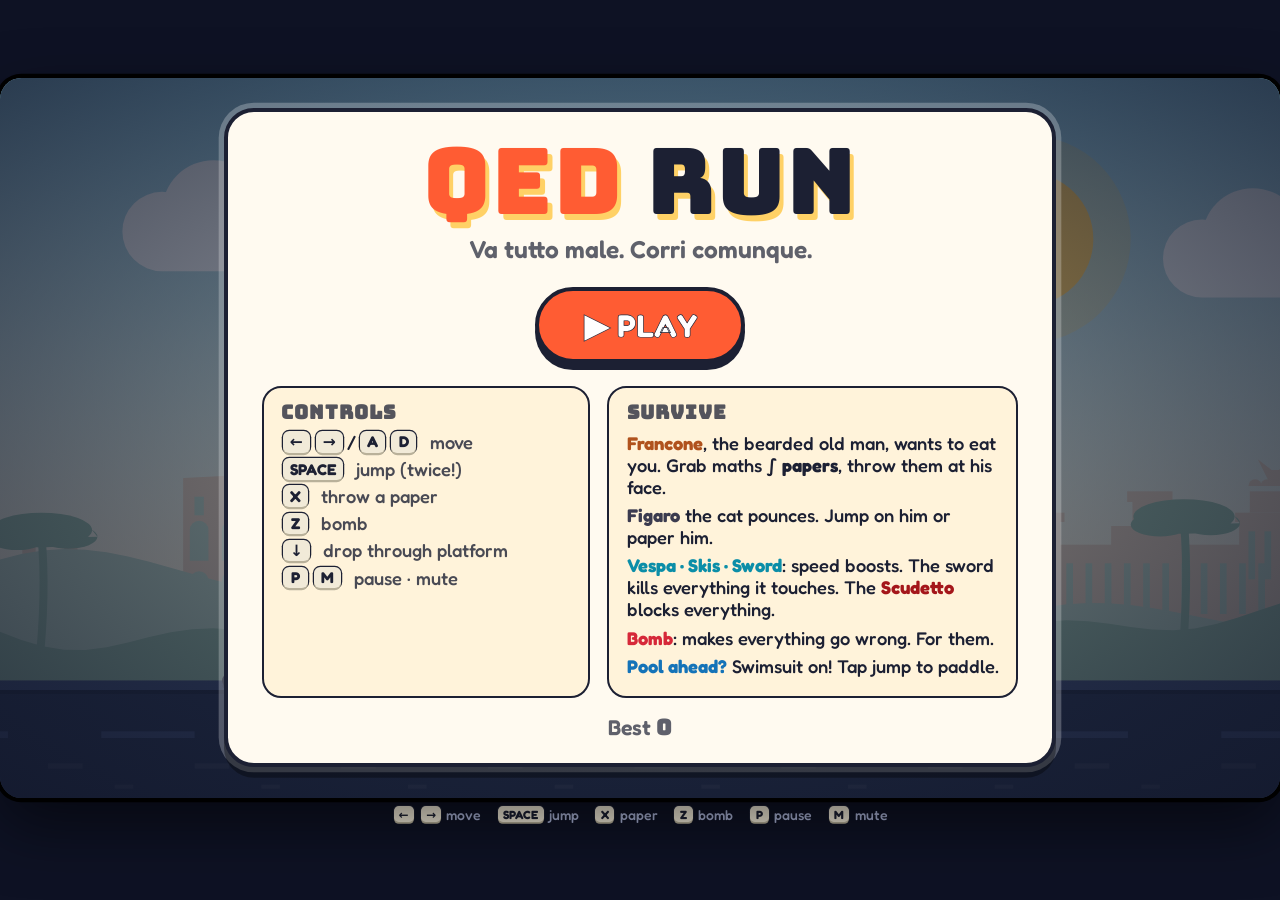
==== index.html @ 7f2b812c "QED RUN: endless arcade runner Co-Authored-By: Claude Sonnet 5.5 <noreply@anthropic.com>" ====
<!doctype html>
<html lang="en">
<head>
  <meta charset="utf-8">
  <meta name="viewport" content="width=device-width, initial-scale=1, maximum-scale=1, user-scalable=no, viewport-fit=cover">
  <title>QED RUN</title>
  <link rel="preconnect" href="https://fonts.googleapis.com">
  <link rel="preconnect" href="https://fonts.gstatic.com" crossorigin>
  <link href="https://fonts.googleapis.com/css2?family=Bungee&family=Fredoka:wght@500;600;700&display=swap" rel="stylesheet">
  <link rel="stylesheet" href="style.css">
</head>
<body>
  <div id="app">
    <div id="stage">
      <canvas id="game"></canvas>

      <!-- ============ HUD ============ -->
      <div id="hud" class="hidden">
        <div class="hud-left">
          <div class="score-block">
            <div class="score"><span id="score">0</span><small>PTS</small></div>
            <div class="dist"><span id="dist">0</span> m</div>
            <div id="hearts" class="hearts"></div>
          </div>
          <div class="chips">
            <div class="chip" title="Money"><canvas id="icoCoin" width="48" height="48"></canvas><b id="money">0</b></div>
            <div class="chip" id="chipAmmo" title="Paper demonstrations (X)"><canvas id="icoPaper" width="48" height="48"></canvas><b id="ammo">0</b><kbd>X</kbd></div>
            <div class="chip" id="chipBomb" title='Bomb "Va tutto male" (Z)'><canvas id="icoBomb" width="48" height="48"></canvas><b id="bombs">0</b><kbd>Z</kbd></div>
          </div>
        </div>

        <div id="power" class="power hidden">
          <canvas id="powerIcon" width="64" height="64"></canvas>
          <div class="power-txt"><span id="powerLabel">VESPA</span><div class="bar"><i id="powerBar"></i></div></div>
        </div>

        <div class="hud-right">
          <button id="muteBtn" class="round" title="Mute (M)" aria-label="Mute">♪</button>
          <button id="pauseBtn" class="round" title="Pause (P)" aria-label="Pause">❚❚</button>
        </div>
      </div>

      <div id="banner" class="banner"></div>

      <!-- ============ Touch controls ============ -->
      <div id="touch" class="touch">
        <div class="pad pad-l">
          <button data-key="left" aria-label="Left">◀</button>
          <button data-key="right" aria-label="Right">▶</button>
        </div>
        <div class="pad pad-r">
          <button data-key="bomb" class="small" aria-label="Bomb">💣</button>
          <button data-key="throw" class="small" aria-label="Throw paper">📄</button>
          <button data-key="jump" class="big" aria-label="Jump">JUMP</button>
        </div>
      </div>

      <!-- ============ Start screen ============ -->
      <div id="menu" class="screen">
        <div class="panel menu-panel">
          <div class="title"><span>QED</span> RUN</div>
          <div class="tagline">Va tutto male. Corri comunque.</div>
          <button id="playBtn" class="btn primary">▶ PLAY</button>
          <div class="grid">
            <div class="card">
              <h3>Controls</h3>
              <ul class="keys">
                <li><kbd>←</kbd><kbd>→</kbd> / <kbd>A</kbd><kbd>D</kbd><span>move</span></li>
                <li><kbd>SPACE</kbd><span>jump (twice!)</span></li>
                <li><kbd>X</kbd><span>throw a paper</span></li>
                <li><kbd>Z</kbd><span>bomb</span></li>
                <li><kbd>↓</kbd><span>drop through platform</span></li>
                <li><kbd>P</kbd> <kbd>M</kbd><span>pause · mute</span></li>
              </ul>
            </div>
            <div class="card">
              <h3>Survive</h3>
              <ul class="tips">
                <li><b class="c1">Francone</b>, the bearded old man, wants to eat you. Grab maths <b>∫ papers</b>, throw them at his face.</li>
                <li><b class="c2">Figaro</b> the cat pounces. Jump on him or paper him.</li>
                <li><b class="c3">Vespa · Skis · Sword</b>: speed boosts. The sword kills everything it touches. The <b class="c5">Scudetto</b> blocks everything.</li>
                <li><b class="c4">Bomb</b>: makes everything go wrong. For them.</li>
                <li><b class="c6">Pool ahead?</b> Swimsuit on! Tap jump to paddle.</li>
              </ul>
            </div>
          </div>
          <div class="best">Best <b id="bestMenu">0</b></div>
        </div>
      </div>

      <!-- ============ Pause ============ -->
      <div id="pause" class="screen hidden">
        <div class="panel small-panel">
          <div class="big">PAUSED</div>
          <button id="resumeBtn" class="btn primary">▶ RESUME</button>
          <button id="restartBtn1" class="btn">↻ RESTART</button>
          <button id="menuBtn1" class="btn">⌂ MENU</button>
          <div class="hint"><kbd>P</kbd> resume · <kbd>R</kbd> restart</div>
        </div>
      </div>

      <!-- ============ Game over ============ -->
      <div id="over" class="screen hidden">
        <div class="panel small-panel">
          <div class="big red">GAME OVER</div>
          <div class="quip" id="quip">Va tutto male.</div>
          <div id="newBest" class="newbest hidden">★ NEW BEST ★</div>
          <div class="stats">
            <div><small>SCORE</small><b id="finalScore">0</b></div>
            <div><small>MONEY</small><b id="finalMoney">€0</b></div>
            <div><small>DISTANCE</small><b id="finalDist">0 m</b></div>
            <div><small>BEST</small><b id="finalBest">0</b></div>
          </div>
          <button id="restartBtn2" class="btn primary">↻ PLAY AGAIN</button>
          <button id="menuBtn2" class="btn">⌂ MENU</button>
          <div class="hint"><kbd>ENTER</kbd> restart</div>
        </div>
      </div>
    </div>

    <div id="rotate" class="rotate">↻ Rotate your phone for the best view</div>
    <div id="controls" class="controls">
      <span><kbd>←</kbd><kbd>→</kbd> move</span>
      <span><kbd>SPACE</kbd> jump</span>
      <span><kbd>X</kbd> paper</span>
      <span><kbd>Z</kbd> bomb</span>
      <span><kbd>P</kbd> pause</span>
      <span><kbd>M</kbd> mute</span>
    </div>
  </div>

  <script src="js/config.js"></script>
  <script src="js/util.js"></script>
  <script src="js/input.js"></script>
  <script src="js/audio.js"></script>
  <script src="js/spawner.js"></script>
  <script src="js/world.js"></script>
  <script src="js/bot.js"></script>
  <script src="js/art.js"></script>
  <script src="js/fx.js"></script>
  <script src="js/renderer.js"></script>
  <script src="js/main.js"></script>
</body>
</html>
---- style.css ----
:root {
  --ink: #1c2033;
  --paper: #fffaf0;
  --accent: #ff5c33;
  --accent2: #ffd166;
  --teal: #2ec4b6;
  --bg: #0e1224;
  --s: 1; /* stage scale (stageWidth / 960), set from JS */
  font-family: 'Fredoka', 'Trebuchet MS', system-ui, sans-serif;
}
* { box-sizing: border-box; -webkit-tap-highlight-color: transparent; user-select: none; -webkit-user-select: none; }
html, body { margin: 0; height: 100%; background: var(--bg); overflow: hidden; color: var(--ink); touch-action: none; }
#app { height: 100%; display: flex; flex-direction: column; align-items: center; justify-content: center; gap: 8px; }

#stage {
  position: relative; width: 960px; height: 540px; overflow: hidden;
  font-size: calc(var(--s) * 16px);
  border-radius: 1em; box-shadow: 0 0 0 0.2em #000, 0 1.2em 3em rgba(0,0,0,.55);
  background: #000;
}
#game { position: absolute; inset: 0; width: 100%; height: 100%; display: block; }

.hidden { display: none !important; }

/* ---------- keyboard hint bar ---------- */
.controls { display: flex; gap: 1.1em; flex-wrap: wrap; justify-content: center; color: #aab3d6; font-size: 14px; font-weight: 500; padding: 0 12px; }
.controls span { display: inline-flex; align-items: center; gap: 4px; white-space: nowrap; }
kbd {
  display: inline-block; min-width: 1.6em; padding: 0.08em 0.45em; text-align: center; font: inherit; font-weight: 700; font-size: .85em;
  color: var(--ink); background: #f1ead8; border-radius: .4em; box-shadow: 0 .15em 0 #b9b19a, 0 0 0 .08em var(--ink);
  margin: 0 .1em;
}

/* ---------- HUD ---------- */
#hud { position: absolute; inset: 0; pointer-events: none; }
.hud-left { position: absolute; left: 1em; top: .8em; display: flex; flex-direction: column; gap: .5em; }
.score-block {
  background: rgba(255,250,240,.92); border: .17em solid var(--ink); border-radius: .9em; padding: .35em .8em .4em;
  box-shadow: 0 .25em 0 rgba(0,0,0,.25); min-width: 9.6em;
}
.score { font-family: 'Bungee', Impact, sans-serif; font-size: 1.9em; line-height: 1.05; letter-spacing: .02em; display: flex; align-items: baseline; gap: .3em; }
.score small { font-size: .42em; opacity: .6; }
.dist { font-weight: 700; font-size: .95em; opacity: .75; }
.hearts { display: flex; gap: .15em; margin-top: .15em; height: 1.7em; }
.hearts canvas { width: 1.7em; height: 1.7em; }
.hearts canvas.pop { animation: pop .35s ease; }
.hud-left { width: max-content; }
.chips { display: flex; gap: .45em; flex-wrap: nowrap; }
.chip {
  flex: 0 0 auto; display: flex; align-items: center; gap: .25em; background: rgba(255,250,240,.92); border: .15em solid var(--ink);
  border-radius: 1em; padding: .1em .6em .1em .25em; font-weight: 700; font-size: 1.15em; box-shadow: 0 .2em 0 rgba(0,0,0,.25);
}
.chip canvas { width: 1.7em; height: 1.7em; }
.chip b { min-width: 1.1em; text-align: center; font-family: 'Bungee', Impact, sans-serif; font-size: .95em; }
.chip kbd { font-size: .6em; margin-left: .1em; opacity: .8; }
.chip.empty { opacity: .55; filter: grayscale(.7); }
.chip.bump { animation: popsm .25s ease; }
@keyframes popsm { 40% { transform: scale(1.12); } }

.power {
  position: absolute; left: 50%; top: .8em; transform: translateX(-50%); display: flex; align-items: center; gap: .6em;
  background: rgba(255,250,240,.95); border: .17em solid var(--ink); border-radius: 2em; padding: .2em 1.1em .2em .3em;
  box-shadow: 0 .25em 0 rgba(0,0,0,.25);
}
.power canvas { width: 2.5em; height: 2.5em; }
.power-txt { display: flex; flex-direction: column; gap: .2em; min-width: 9em; }
.power-txt span { font-family: 'Bungee', Impact, sans-serif; font-size: 1.05em; letter-spacing: .05em; }
.bar { height: .7em; background: rgba(0,0,0,.18); border-radius: 1em; overflow: hidden; border: .1em solid var(--ink); }
.bar i { display: block; height: 100%; width: 100%; background: var(--accent); transform-origin: left; }
.power.low { animation: blink .35s steps(2) infinite; }

.hud-right { position: absolute; right: 1em; top: .8em; display: flex; gap: .5em; pointer-events: auto; }
.round {
  width: 2.6em; height: 2.6em; border-radius: 50%; border: .17em solid var(--ink); background: rgba(255,250,240,.95);
  font: 700 1em/1 'Fredoka', sans-serif; color: var(--ink); cursor: pointer; box-shadow: 0 .22em 0 rgba(0,0,0,.25);
}
.round:active { transform: translateY(.15em); box-shadow: 0 .07em 0 rgba(0,0,0,.25); }

.banner {
  position: absolute; left: 50%; top: 30%; transform: translate(-50%, -50%) scale(.6); opacity: 0; pointer-events: none;
  font-family: 'Bungee', Impact, sans-serif; font-size: 2.4em; color: #fff; text-shadow: 0 .06em 0 var(--ink), 0 0 0 var(--ink);
  -webkit-text-stroke: .08em var(--ink); paint-order: stroke fill; white-space: nowrap; letter-spacing: .03em;
}
.banner.show { animation: banner 1.7s ease forwards; }
.banner.red { color: #ff5c6c; } .banner.teal { color: #6ef3e0; } .banner.gold { color: #f7c52b; }
@keyframes banner { 0% { opacity: 0; transform: translate(-50%,-50%) scale(.4) rotate(-6deg); } 12% { opacity: 1; transform: translate(-50%,-50%) scale(1.1) rotate(-2deg); } 22% { transform: translate(-50%,-50%) scale(1) rotate(-2deg); } 80% { opacity: 1; } 100% { opacity: 0; transform: translate(-50%,-62%) scale(1) rotate(-2deg); } }
@keyframes pop { 0% { transform: scale(1); } 40% { transform: scale(1.35); } 100% { transform: scale(1); } }
@keyframes blink { 50% { opacity: .45; } }

/* ---------- screens ---------- */
.screen {
  position: absolute; inset: 0; display: flex; align-items: center; justify-content: center;
  background: radial-gradient(ellipse at center, rgba(14,18,36,.35), rgba(14,18,36,.78));
}
.panel {
  background: var(--paper); border: .22em solid var(--ink); border-radius: 1.4em; padding: 1.1em 1.6em 1em; text-align: center;
  box-shadow: 0 .5em 0 rgba(0,0,0,.35), 0 0 0 .25em rgba(255,255,255,.25);
  animation: panelIn .45s cubic-bezier(.2,1.4,.4,1);
}
@keyframes panelIn { from { transform: scale(.85) translateY(1.5em); opacity: 0; } }
.menu-panel { width: 39em; }
.small-panel { width: 24em; padding: 1.4em 1.6em; }
.title { font-family: 'Bungee', Impact, sans-serif; font-size: 4.3em; line-height: 1; letter-spacing: .02em; text-shadow: .045em .06em 0 var(--accent2); }
.title span { color: var(--accent); }
.tagline { font-weight: 600; opacity: .7; margin: .25em 0 .7em; font-size: 1.15em; }
.btn {
  font: 700 1.2em 'Fredoka', sans-serif; padding: .45em 1.4em; border-radius: 2em; border: .15em solid var(--ink);
  background: #fff; color: var(--ink); cursor: pointer; box-shadow: 0 .22em 0 var(--ink); margin: .2em;
  transition: transform .08s;
}
.btn:hover { transform: translateY(-.08em); }
.btn:active { transform: translateY(.18em); box-shadow: 0 .04em 0 var(--ink); }
.btn.primary { background: var(--accent); color: #fff; font-size: 1.5em; -webkit-text-stroke: .02em var(--ink); animation: throb 1.3s ease-in-out infinite; }
@keyframes throb { 50% { transform: scale(1.05); } }
.grid { display: grid; grid-template-columns: 1fr 1.25fr; gap: .8em; margin-top: .8em; text-align: left; }
.card { background: #fff3da; border: .13em solid var(--ink); border-radius: .9em; padding: .5em .8em .6em; }
.card h3 { margin: 0 0 .3em; font-family: 'Bungee', Impact, sans-serif; font-size: .9em; letter-spacing: .06em; opacity: .75; }
.keys, .tips { list-style: none; margin: 0; padding: 0; font-size: .86em; font-weight: 500; }
.keys li { display: flex; align-items: center; gap: .15em; margin: .28em 0; }
.keys li span { margin-left: .5em; opacity: .8; }
.tips li { margin: .35em 0; line-height: 1.2; }
.c1 { color: #b0521d; } .c2 { color: #3b3b4f; } .c3 { color: #0b8ea8; } .c4 { color: #d62839; } .c5 { color: #a4161a; } .c6 { color: #1473b8; }
.best { margin-top: .7em; font-weight: 600; opacity: .7; } .best b { font-family: 'Bungee', Impact, sans-serif; }
.big { font-family: 'Bungee', Impact, sans-serif; font-size: 2.6em; line-height: 1.1; margin-bottom: .3em; }
.big.red { color: var(--accent); text-shadow: .05em .06em 0 var(--ink); }
.quip { font-style: italic; opacity: .7; margin: -.2em 0 .6em; font-weight: 500; }
.newbest { display: inline-block; background: var(--accent2); border: .13em solid var(--ink); border-radius: 1em; padding: .1em .9em; font-family: 'Bungee', Impact, sans-serif; font-size: .95em; margin-bottom: .5em; animation: throb .8s ease-in-out infinite; }
.stats { display: grid; grid-template-columns: 1fr 1fr; gap: .5em; margin: .4em 0 .8em; }
.stats div { background: #fff3da; border: .13em solid var(--ink); border-radius: .8em; padding: .3em .5em; }
.stats small { display: block; font-weight: 700; font-size: .7em; opacity: .6; letter-spacing: .08em; }
.stats b { font-family: 'Bungee', Impact, sans-serif; font-size: 1.35em; }
.hint { margin-top: .6em; font-size: .85em; opacity: .65; font-weight: 500; }

/* ---------- touch controls ---------- */
.touch { display: none; position: absolute; inset: 0; pointer-events: none; }
body.touch-on .touch { display: block; }
body.touch-on .controls { display: none; }
body.touch-on #app { gap: 0; }
body.hud-off .touch { display: none; }
.pad { position: absolute; bottom: .9em; display: flex; gap: .7em; align-items: flex-end; pointer-events: auto; }
.pad-l { left: 1em; } .pad-r { right: 1em; }
.touch button {
  width: 4.3em; height: 4.3em; border-radius: 50%; border: .17em solid rgba(255,255,255,.85); background: rgba(20,24,48,.45);
  color: #fff; font: 700 1.25em 'Fredoka', sans-serif; touch-action: none; backdrop-filter: blur(2px);
}
.touch button.big { width: 5.6em; height: 5.6em; background: rgba(255,92,51,.6); font-size: 1.1em; }
.touch button.small { width: 3.4em; height: 3.4em; font-size: 1.2em; }
.touch button.down { background: rgba(255,255,255,.55); transform: scale(.93); }

.rotate { display: none; color: #ffd166; font-weight: 600; font-size: 15px; }
@media (orientation: portrait) { body.touch-on .rotate { display: block; } }
@media (max-width: 700px) { .menu-panel { width: 42em; } }
@media (prefers-reduced-motion: reduce) { .btn.primary, .newbest { animation: none; } }
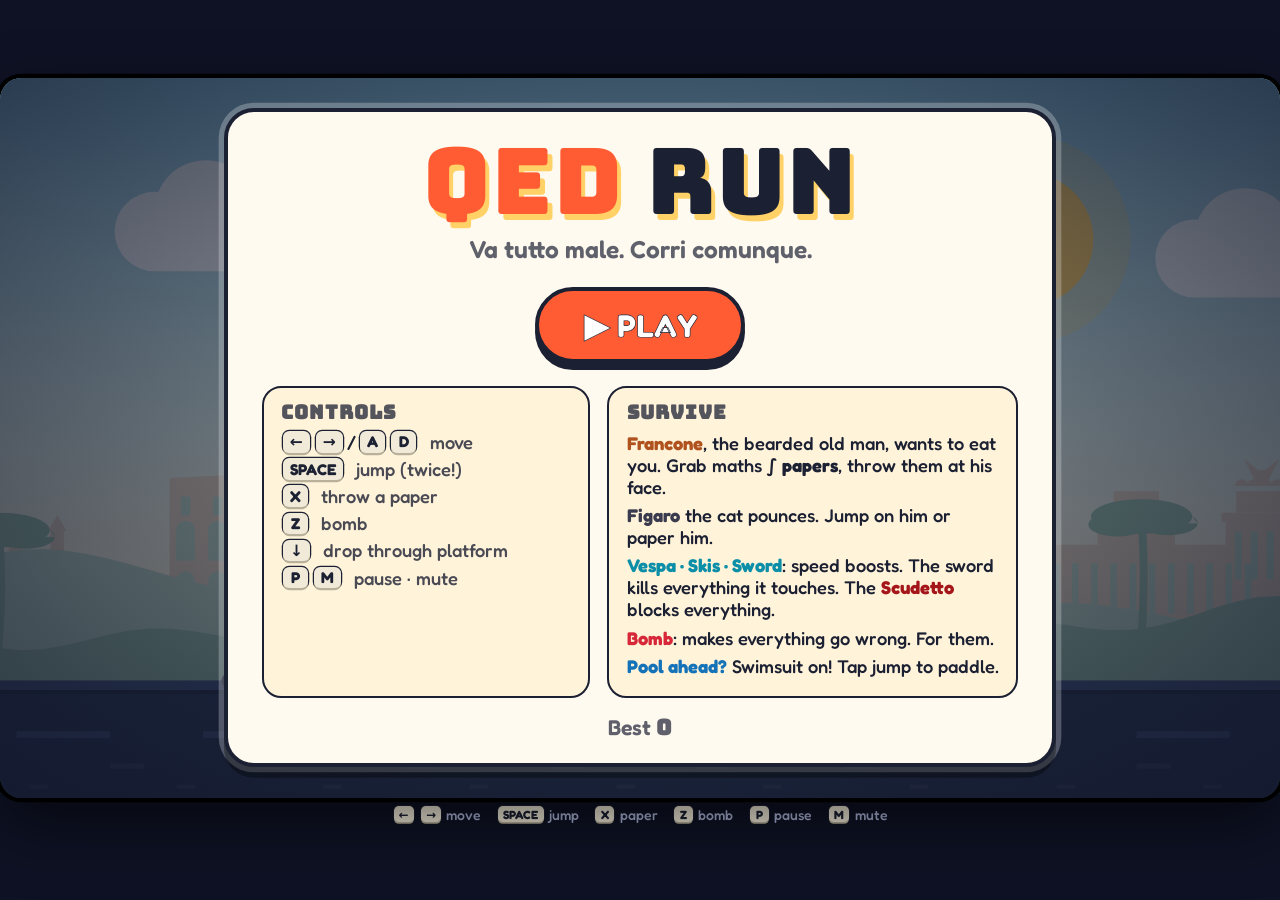
==== commit 5fdb671b: "Improve game layout and touch controls for smartphones in landscape (6aff18df64a9edc397d3e6c5) Co-Au" ====
--- a/index.html
+++ b/index.html
@@ -49,9 +49,9 @@
           <button data-key="right" aria-label="Right">▶</button>
         </div>
         <div class="pad pad-r">
-          <button data-key="bomb" class="small" aria-label="Bomb">💣</button>
-          <button data-key="throw" class="small" aria-label="Throw paper">📄</button>
-          <button data-key="jump" class="big" aria-label="Jump">JUMP</button>
+          <button data-key="bomb" class="small" aria-label="Bomb"><svg viewBox="0 0 32 32" aria-hidden="true"><path d="m20 10 3-3 3 3-3 3M24 7c0-4 4-5 5-3M27 2l2 2M28 7h3"/><circle cx="14" cy="20" r="10"/><path d="M8 19a6 6 0 0 1 5-5"/></svg></button>
+          <button data-key="throw" class="small" aria-label="Throw paper"><svg viewBox="0 0 32 32" aria-hidden="true"><path d="M8 3h12l6 6v20H8zM20 3v7h6M13 15h8M13 20h8M13 25h5"/></svg></button>
+          <button data-key="jump" class="big" aria-label="Jump"><svg viewBox="0 0 32 32" aria-hidden="true"><path d="m7 14 9-9 9 9M16 5v22"/></svg><span>SALTA</span></button>
         </div>
       </div>
 
@@ -83,6 +83,13 @@
                 <li><b class="c6">Pool ahead?</b> Swimsuit on! Tap jump to paddle.</li>
               </ul>
             </div>
+          </div>
+          <div class="mobile-guide">
+            <h3>Comandi touch</h3>
+            <p><b>Muoviti</b><span>Usa le frecce a sinistra.</span></p>
+            <p><b>Salta</b><span>Tocca SALTA. Di nuovo in aria per il doppio salto.</span></p>
+            <p><b>Difenditi</b><span>Lancia i fogli e usa la bomba con i tasti a destra.</span></p>
+            <div class="mobile-tip">Raccogli monete e potenziamenti. Occhio a Francone e Figaro!</div>
           </div>
           <div class="best">Best <b id="bestMenu">0</b></div>
         </div>
@@ -118,7 +125,13 @@
       </div>
     </div>
 
-    <div id="rotate" class="rotate">↻ Rotate your phone for the best view</div>
+    <div id="rotate" class="rotate" role="status">
+      <div class="rotate-mark">QED <span>RUN</span></div>
+      <svg class="rotate-phone" viewBox="0 0 120 120" fill="none" aria-hidden="true"><rect x="38" y="22" width="44" height="76" rx="9"/><path d="M53 30h14M56 89h8M18 60a42 42 0 0 1 69-32m0-13v13H74M102 60a42 42 0 0 1-69 32m0 13V92h13"/></svg>
+      <strong>Ruota e corri.</strong>
+      <p>Gira lo smartphone in orizzontale<br>per giocare a tutto schermo.</p>
+      <span class="rotate-note">Più spazio al gioco. Comandi a portata di pollice.</span>
+    </div>
     <div id="controls" class="controls">
       <span><kbd>←</kbd><kbd>→</kbd> move</span>
       <span><kbd>SPACE</kbd> jump</span>
--- a/style.css
+++ b/style.css
@@ -13,12 +13,12 @@
 #app { height: 100%; display: flex; flex-direction: column; align-items: center; justify-content: center; gap: 8px; }
 
 #stage {
-  position: relative; width: 960px; height: 540px; overflow: hidden;
+  position: relative; flex: none; width: 960px; height: 540px; overflow: hidden;
   font-size: calc(var(--s) * 16px);
   border-radius: 1em; box-shadow: 0 0 0 0.2em #000, 0 1.2em 3em rgba(0,0,0,.55);
   background: #000;
 }
-#game { position: absolute; inset: 0; width: 100%; height: 100%; display: block; }
+#game { position: absolute; left: 50%; top: 50%; transform: translate(-50%, -50%); width: 100%; height: 100%; display: block; }
 
 .hidden { display: none !important; }
 
@@ -99,6 +99,7 @@
 }
 @keyframes panelIn { from { transform: scale(.85) translateY(1.5em); opacity: 0; } }
 .menu-panel { width: 39em; }
+.mobile-guide { display: none; }
 .small-panel { width: 24em; padding: 1.4em 1.6em; }
 .title { font-family: 'Bungee', Impact, sans-serif; font-size: 4.3em; line-height: 1; letter-spacing: .02em; text-shadow: .045em .06em 0 var(--accent2); }
 .title span { color: var(--accent); }
@@ -147,7 +148,103 @@
 .touch button.small { width: 3.4em; height: 3.4em; font-size: 1.2em; }
 .touch button.down { background: rgba(255,255,255,.55); transform: scale(.93); }
 
-.rotate { display: none; color: #ffd166; font-weight: 600; font-size: 15px; }
-@media (orientation: portrait) { body.touch-on .rotate { display: block; } }
-@media (max-width: 700px) { .menu-panel { width: 42em; } }
+.touch button svg { width: 1.5em; height: 1.5em; fill: none; stroke: currentColor; stroke-width: 2.4; stroke-linecap: round; stroke-linejoin: round; pointer-events: none; }
+.touch button.big { display: flex; flex-direction: column; align-items: center; justify-content: center; gap: .15em; margin: 0; }
+.touch button.big svg { width: 1.8em; height: 1.8em; }
+
+/* A phone is a handheld console: full viewport, readable UI, thumbs at the edges. */
+body.touch-on #app { position: fixed; inset: 0; }
+body.touch-on #stage {
+  border-radius: 0; box-shadow: none;
+  background: radial-gradient(ellipse at 50% 30%, #242d48, #101629 75%);
+  --safe-top: max(8px, env(safe-area-inset-top));
+  --safe-right: max(12px, env(safe-area-inset-right));
+  --safe-bottom: max(10px, env(safe-area-inset-bottom));
+  --safe-left: max(12px, env(safe-area-inset-left));
+}
+body.touch-on .screen { padding: var(--safe-top) var(--safe-right) var(--safe-bottom) var(--safe-left); }
+body.touch-on .menu-panel {
+  display: grid; grid-template-columns: .95fr 1.05fr; align-items: center; align-content: center;
+  column-gap: 28px; row-gap: 4px; width: min(780px, 100%); max-height: 100%;
+  padding: clamp(14px, 4vh, 24px); border-width: 3px; border-radius: 22px; font-size: 16px;
+  overflow-y: auto; touch-action: pan-y;
+}
+body.touch-on .menu-panel .title { grid-column: 1; grid-row: 1; font-size: clamp(34px, 6.5vw, 56px); white-space: nowrap; }
+body.touch-on .tagline { grid-column: 1; grid-row: 2; font-size: 14px; margin: 4px 0 12px; }
+body.touch-on #playBtn { grid-column: 1; grid-row: 3; justify-self: center; min-width: 170px; min-height: 50px; margin: 4px; font-size: 22px; }
+body.touch-on .menu-panel .best { grid-column: 1; grid-row: 4; margin: 12px 0 0; font-size: 13px; }
+body.touch-on .menu-panel .grid { display: none; }
+body.touch-on .mobile-guide {
+  display: block; grid-column: 2; grid-row: 1 / 5; text-align: left;
+  padding: 4px 0 4px 24px; border-left: 2px solid #e5dbc8;
+}
+.mobile-guide h3 { margin: 0 0 12px; font-family: 'Bungee', Impact, sans-serif; font-size: 16px; }
+.mobile-guide p { display: grid; grid-template-columns: 65px 1fr; gap: 8px; margin: 10px 0; font-size: 14px; line-height: 1.3; }
+.mobile-guide p b { color: #b63c1e; }
+.mobile-tip { margin-top: 14px; font-size: 13px; line-height: 1.35; opacity: .7; }
+
+body.touch-on #hud { font-size: 14px; }
+body.touch-on .hud-left { left: var(--safe-left); top: var(--safe-top); flex-direction: row; align-items: flex-start; gap: 8px; }
+body.touch-on .score-block { display: grid; grid-template-columns: auto auto; align-items: center; column-gap: 10px; min-width: 0; padding: 5px 10px; border-width: 2px; border-radius: 12px; }
+body.touch-on .score { font-size: 22px; }
+body.touch-on .dist { grid-column: 1; font-size: 11px; }
+body.touch-on .hearts { grid-column: 2; grid-row: 1 / 3; height: 20px; margin: 0; gap: 1px; }
+body.touch-on .hearts canvas { width: 20px; height: 20px; }
+body.touch-on .chips { gap: 4px; }
+body.touch-on .chip { padding: 4px 7px 4px 3px; font-size: 13px; border-width: 2px; border-radius: 12px; }
+body.touch-on .chip canvas { width: 22px; height: 22px; }
+body.touch-on .chip kbd { display: none; }
+body.touch-on .hud-right { right: var(--safe-right); top: var(--safe-top); gap: 8px; }
+body.touch-on .round { width: 44px; height: 44px; font-size: 18px; border-width: 2px; }
+body.touch-on .power { top: calc(var(--safe-top) + 57px); padding: 3px 10px 3px 4px; font-size: 11px; border-width: 2px; }
+body.touch-on .power canvas { width: 25px; height: 25px; }
+body.touch-on .power-txt { min-width: 82px; }
+body.touch-on .banner { font-size: clamp(20px, 4vw, 34px); }
+
+body.touch-on .pad { bottom: var(--safe-bottom); gap: 10px; }
+body.touch-on .pad-l { left: var(--safe-left); }
+body.touch-on .pad-r { right: var(--safe-right); }
+body.touch-on .touch button {
+  display: grid; place-items: center; width: clamp(52px, 16vh, 68px); height: clamp(52px, 16vh, 68px);
+  padding: 0; border-width: 2px; font-size: 20px; background: rgba(20,24,48,.65);
+  box-shadow: 0 3px 0 rgba(0,0,0,.25);
+}
+body.touch-on .touch button.small { width: clamp(48px, 14vh, 58px); height: clamp(48px, 14vh, 58px); font-size: 19px; }
+body.touch-on .touch button.big {
+  display: flex; width: clamp(66px, 20vh, 84px); height: clamp(66px, 20vh, 84px);
+  background: rgba(224,73,34,.9); font-size: 12px; border-color: #fff3da;
+}
+body.touch-on .touch button.down { background: rgba(255,250,240,.7); color: var(--ink); transform: scale(.93); }
+body.touch-on .small-panel { width: min(500px, 100%); max-height: 100%; overflow-y: auto; touch-action: pan-y; padding: 14px 20px; border-width: 3px; border-radius: 20px; font-size: 14px; }
+body.touch-on .small-panel .big { font-size: 30px; margin-bottom: 8px; }
+body.touch-on .small-panel .btn { min-height: 44px; padding: 8px 20px; font-size: 16px; margin: 4px; }
+body.touch-on .small-panel .btn.primary { font-size: 19px; }
+body.touch-on .small-panel .hint { display: none; }
+body.touch-on .stats { grid-template-columns: repeat(4, 1fr); gap: 6px; margin: 8px 0; }
+body.touch-on .stats div { padding: 5px 4px; }
+body.touch-on .stats b { font-size: 17px; }
+body.touch-on .quip { margin: 0 0 6px; font-size: 13px; }
+body.touch-on .newbest { margin-bottom: 2px; font-size: 12px; }
+
+.rotate { display: none; }
+@media (orientation: portrait) {
+  body.touch-on .rotate {
+    position: fixed; inset: 0; z-index: 10; display: flex; flex-direction: column; align-items: center; justify-content: center;
+    gap: 18px; padding: max(28px, env(safe-area-inset-top)) 24px max(28px, env(safe-area-inset-bottom)); text-align: center;
+    background: radial-gradient(ellipse at 50% 45%, #29324b, #101629 75%); color: var(--paper);
+  }
+  .rotate-mark { font-family: 'Bungee', Impact, sans-serif; color: #ff825d; font-size: clamp(30px, 9vw, 44px); letter-spacing: .03em; }
+  .rotate-mark span { color: var(--paper); }
+  .rotate-phone { width: clamp(90px, 27vw, 140px); height: auto; margin: 12px 0; stroke: var(--accent2); stroke-width: 3; stroke-linecap: round; stroke-linejoin: round; }
+  .rotate strong { font-family: 'Bungee', Impact, sans-serif; font-size: clamp(23px, 6.5vw, 32px); }
+  .rotate p { margin: 0; color: #d1d6e4; font-size: 17px; line-height: 1.5; }
+  .rotate-note { max-width: 260px; margin-top: 18px; color: #a1abc3; font-size: 13px; line-height: 1.5; }
+}
+@media (orientation: landscape) and (max-height: 360px) {
+  body.touch-on .menu-panel { padding: 12px 20px; column-gap: 20px; }
+  body.touch-on .mobile-tip { display: none; }
+  body.touch-on .mobile-guide p { margin: 8px 0; }
+  body.touch-on .tagline { margin-bottom: 6px; }
+  body.touch-on .menu-panel .best { margin-top: 8px; }
+}
 @media (prefers-reduced-motion: reduce) { .btn.primary, .newbest { animation: none; } }
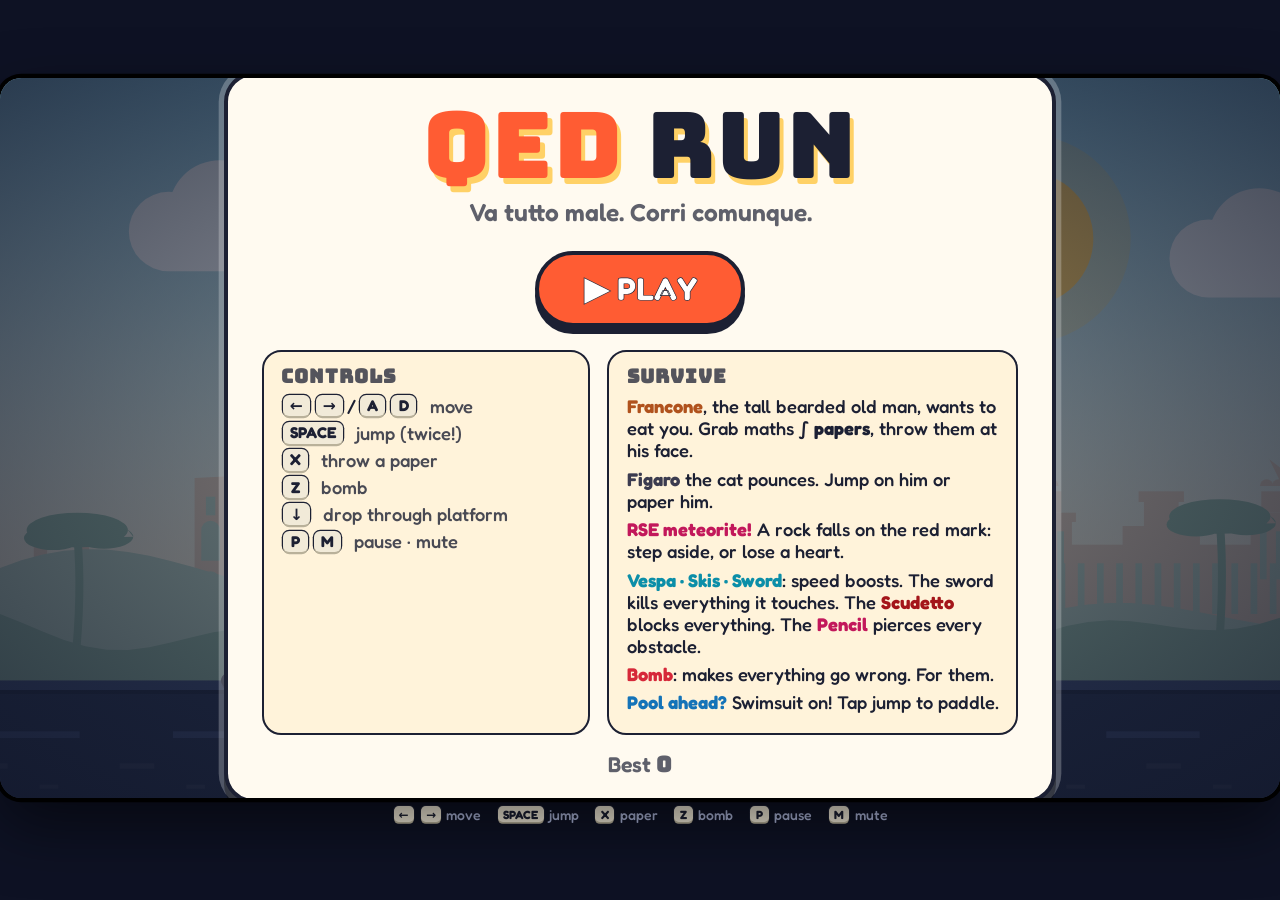
==== commit e9fe6482: "quello che andava fixato" ====
--- a/index.html
+++ b/index.html
@@ -49,9 +49,9 @@
           <button data-key="right" aria-label="Right">▶</button>
         </div>
         <div class="pad pad-r">
-          <button data-key="bomb" class="small" aria-label="Bomb"><svg viewBox="0 0 32 32" aria-hidden="true"><path d="m20 10 3-3 3 3-3 3M24 7c0-4 4-5 5-3M27 2l2 2M28 7h3"/><circle cx="14" cy="20" r="10"/><path d="M8 19a6 6 0 0 1 5-5"/></svg></button>
-          <button data-key="throw" class="small" aria-label="Throw paper"><svg viewBox="0 0 32 32" aria-hidden="true"><path d="M8 3h12l6 6v20H8zM20 3v7h6M13 15h8M13 20h8M13 25h5"/></svg></button>
-          <button data-key="jump" class="big" aria-label="Jump"><svg viewBox="0 0 32 32" aria-hidden="true"><path d="m7 14 9-9 9 9M16 5v22"/></svg><span>SALTA</span></button>
+          <button data-key="bomb" class="small" aria-label="Bomb">💣</button>
+          <button data-key="throw" class="small" aria-label="Throw paper">📄</button>
+          <button data-key="jump" class="big" aria-label="Jump">JUMP</button>
         </div>
       </div>
 
@@ -76,20 +76,14 @@
             <div class="card">
               <h3>Survive</h3>
               <ul class="tips">
-                <li><b class="c1">Francone</b>, the bearded old man, wants to eat you. Grab maths <b>∫ papers</b>, throw them at his face.</li>
+                <li><b class="c1">Francone</b>, the tall bearded old man, wants to eat you. Grab maths <b>∫ papers</b>, throw them at his face.</li>
                 <li><b class="c2">Figaro</b> the cat pounces. Jump on him or paper him.</li>
-                <li><b class="c3">Vespa · Skis · Sword</b>: speed boosts. The sword kills everything it touches. The <b class="c5">Scudetto</b> blocks everything.</li>
+                <li><b class="c7">RSE meteorite!</b> A rock falls on the red mark: step aside, or lose a heart.</li>
+                <li><b class="c3">Vespa · Skis · Sword</b>: speed boosts. The sword kills everything it touches. The <b class="c5">Scudetto</b> blocks everything. The <b class="c7">Pencil</b> pierces every obstacle.</li>
                 <li><b class="c4">Bomb</b>: makes everything go wrong. For them.</li>
                 <li><b class="c6">Pool ahead?</b> Swimsuit on! Tap jump to paddle.</li>
               </ul>
             </div>
-          </div>
-          <div class="mobile-guide">
-            <h3>Comandi touch</h3>
-            <p><b>Muoviti</b><span>Usa le frecce a sinistra.</span></p>
-            <p><b>Salta</b><span>Tocca SALTA. Di nuovo in aria per il doppio salto.</span></p>
-            <p><b>Difenditi</b><span>Lancia i fogli e usa la bomba con i tasti a destra.</span></p>
-            <div class="mobile-tip">Raccogli monete e potenziamenti. Occhio a Francone e Figaro!</div>
           </div>
           <div class="best">Best <b id="bestMenu">0</b></div>
         </div>
@@ -125,13 +119,7 @@
       </div>
     </div>
 
-    <div id="rotate" class="rotate" role="status">
-      <div class="rotate-mark">QED <span>RUN</span></div>
-      <svg class="rotate-phone" viewBox="0 0 120 120" fill="none" aria-hidden="true"><rect x="38" y="22" width="44" height="76" rx="9"/><path d="M53 30h14M56 89h8M18 60a42 42 0 0 1 69-32m0-13v13H74M102 60a42 42 0 0 1-69 32m0 13V92h13"/></svg>
-      <strong>Ruota e corri.</strong>
-      <p>Gira lo smartphone in orizzontale<br>per giocare a tutto schermo.</p>
-      <span class="rotate-note">Più spazio al gioco. Comandi a portata di pollice.</span>
-    </div>
+    <div id="rotate" class="rotate">↻ Rotate your phone for the best view</div>
     <div id="controls" class="controls">
       <span><kbd>←</kbd><kbd>→</kbd> move</span>
       <span><kbd>SPACE</kbd> jump</span>
--- a/style.css
+++ b/style.css
@@ -13,12 +13,12 @@
 #app { height: 100%; display: flex; flex-direction: column; align-items: center; justify-content: center; gap: 8px; }
 
 #stage {
-  position: relative; flex: none; width: 960px; height: 540px; overflow: hidden;
+  position: relative; width: 960px; height: 540px; overflow: hidden;
   font-size: calc(var(--s) * 16px);
   border-radius: 1em; box-shadow: 0 0 0 0.2em #000, 0 1.2em 3em rgba(0,0,0,.55);
   background: #000;
 }
-#game { position: absolute; left: 50%; top: 50%; transform: translate(-50%, -50%); width: 100%; height: 100%; display: block; }
+#game { position: absolute; inset: 0; width: 100%; height: 100%; display: block; }
 
 .hidden { display: none !important; }
 
@@ -82,7 +82,7 @@
   -webkit-text-stroke: .08em var(--ink); paint-order: stroke fill; white-space: nowrap; letter-spacing: .03em;
 }
 .banner.show { animation: banner 1.7s ease forwards; }
-.banner.red { color: #ff5c6c; } .banner.teal { color: #6ef3e0; } .banner.gold { color: #f7c52b; }
+.banner.red { color: #ff5c6c; } .banner.teal { color: #6ef3e0; } .banner.gold { color: #f7c52b; } .banner.pink { color: #ff9ec4; }
 @keyframes banner { 0% { opacity: 0; transform: translate(-50%,-50%) scale(.4) rotate(-6deg); } 12% { opacity: 1; transform: translate(-50%,-50%) scale(1.1) rotate(-2deg); } 22% { transform: translate(-50%,-50%) scale(1) rotate(-2deg); } 80% { opacity: 1; } 100% { opacity: 0; transform: translate(-50%,-62%) scale(1) rotate(-2deg); } }
 @keyframes pop { 0% { transform: scale(1); } 40% { transform: scale(1.35); } 100% { transform: scale(1); } }
 @keyframes blink { 50% { opacity: .45; } }
@@ -99,7 +99,6 @@
 }
 @keyframes panelIn { from { transform: scale(.85) translateY(1.5em); opacity: 0; } }
 .menu-panel { width: 39em; }
-.mobile-guide { display: none; }
 .small-panel { width: 24em; padding: 1.4em 1.6em; }
 .title { font-family: 'Bungee', Impact, sans-serif; font-size: 4.3em; line-height: 1; letter-spacing: .02em; text-shadow: .045em .06em 0 var(--accent2); }
 .title span { color: var(--accent); }
@@ -120,7 +119,7 @@
 .keys li { display: flex; align-items: center; gap: .15em; margin: .28em 0; }
 .keys li span { margin-left: .5em; opacity: .8; }
 .tips li { margin: .35em 0; line-height: 1.2; }
-.c1 { color: #b0521d; } .c2 { color: #3b3b4f; } .c3 { color: #0b8ea8; } .c4 { color: #d62839; } .c5 { color: #a4161a; } .c6 { color: #1473b8; }
+.c1 { color: #b0521d; } .c2 { color: #3b3b4f; } .c3 { color: #0b8ea8; } .c4 { color: #d62839; } .c5 { color: #a4161a; } .c6 { color: #1473b8; } .c7 { color: #c2185b; }
 .best { margin-top: .7em; font-weight: 600; opacity: .7; } .best b { font-family: 'Bungee', Impact, sans-serif; }
 .big { font-family: 'Bungee', Impact, sans-serif; font-size: 2.6em; line-height: 1.1; margin-bottom: .3em; }
 .big.red { color: var(--accent); text-shadow: .05em .06em 0 var(--ink); }
@@ -148,103 +147,7 @@
 .touch button.small { width: 3.4em; height: 3.4em; font-size: 1.2em; }
 .touch button.down { background: rgba(255,255,255,.55); transform: scale(.93); }
 
-.touch button svg { width: 1.5em; height: 1.5em; fill: none; stroke: currentColor; stroke-width: 2.4; stroke-linecap: round; stroke-linejoin: round; pointer-events: none; }
-.touch button.big { display: flex; flex-direction: column; align-items: center; justify-content: center; gap: .15em; margin: 0; }
-.touch button.big svg { width: 1.8em; height: 1.8em; }
-
-/* A phone is a handheld console: full viewport, readable UI, thumbs at the edges. */
-body.touch-on #app { position: fixed; inset: 0; }
-body.touch-on #stage {
-  border-radius: 0; box-shadow: none;
-  background: radial-gradient(ellipse at 50% 30%, #242d48, #101629 75%);
-  --safe-top: max(8px, env(safe-area-inset-top));
-  --safe-right: max(12px, env(safe-area-inset-right));
-  --safe-bottom: max(10px, env(safe-area-inset-bottom));
-  --safe-left: max(12px, env(safe-area-inset-left));
-}
-body.touch-on .screen { padding: var(--safe-top) var(--safe-right) var(--safe-bottom) var(--safe-left); }
-body.touch-on .menu-panel {
-  display: grid; grid-template-columns: .95fr 1.05fr; align-items: center; align-content: center;
-  column-gap: 28px; row-gap: 4px; width: min(780px, 100%); max-height: 100%;
-  padding: clamp(14px, 4vh, 24px); border-width: 3px; border-radius: 22px; font-size: 16px;
-  overflow-y: auto; touch-action: pan-y;
-}
-body.touch-on .menu-panel .title { grid-column: 1; grid-row: 1; font-size: clamp(34px, 6.5vw, 56px); white-space: nowrap; }
-body.touch-on .tagline { grid-column: 1; grid-row: 2; font-size: 14px; margin: 4px 0 12px; }
-body.touch-on #playBtn { grid-column: 1; grid-row: 3; justify-self: center; min-width: 170px; min-height: 50px; margin: 4px; font-size: 22px; }
-body.touch-on .menu-panel .best { grid-column: 1; grid-row: 4; margin: 12px 0 0; font-size: 13px; }
-body.touch-on .menu-panel .grid { display: none; }
-body.touch-on .mobile-guide {
-  display: block; grid-column: 2; grid-row: 1 / 5; text-align: left;
-  padding: 4px 0 4px 24px; border-left: 2px solid #e5dbc8;
-}
-.mobile-guide h3 { margin: 0 0 12px; font-family: 'Bungee', Impact, sans-serif; font-size: 16px; }
-.mobile-guide p { display: grid; grid-template-columns: 65px 1fr; gap: 8px; margin: 10px 0; font-size: 14px; line-height: 1.3; }
-.mobile-guide p b { color: #b63c1e; }
-.mobile-tip { margin-top: 14px; font-size: 13px; line-height: 1.35; opacity: .7; }
-
-body.touch-on #hud { font-size: 14px; }
-body.touch-on .hud-left { left: var(--safe-left); top: var(--safe-top); flex-direction: row; align-items: flex-start; gap: 8px; }
-body.touch-on .score-block { display: grid; grid-template-columns: auto auto; align-items: center; column-gap: 10px; min-width: 0; padding: 5px 10px; border-width: 2px; border-radius: 12px; }
-body.touch-on .score { font-size: 22px; }
-body.touch-on .dist { grid-column: 1; font-size: 11px; }
-body.touch-on .hearts { grid-column: 2; grid-row: 1 / 3; height: 20px; margin: 0; gap: 1px; }
-body.touch-on .hearts canvas { width: 20px; height: 20px; }
-body.touch-on .chips { gap: 4px; }
-body.touch-on .chip { padding: 4px 7px 4px 3px; font-size: 13px; border-width: 2px; border-radius: 12px; }
-body.touch-on .chip canvas { width: 22px; height: 22px; }
-body.touch-on .chip kbd { display: none; }
-body.touch-on .hud-right { right: var(--safe-right); top: var(--safe-top); gap: 8px; }
-body.touch-on .round { width: 44px; height: 44px; font-size: 18px; border-width: 2px; }
-body.touch-on .power { top: calc(var(--safe-top) + 57px); padding: 3px 10px 3px 4px; font-size: 11px; border-width: 2px; }
-body.touch-on .power canvas { width: 25px; height: 25px; }
-body.touch-on .power-txt { min-width: 82px; }
-body.touch-on .banner { font-size: clamp(20px, 4vw, 34px); }
-
-body.touch-on .pad { bottom: var(--safe-bottom); gap: 10px; }
-body.touch-on .pad-l { left: var(--safe-left); }
-body.touch-on .pad-r { right: var(--safe-right); }
-body.touch-on .touch button {
-  display: grid; place-items: center; width: clamp(52px, 16vh, 68px); height: clamp(52px, 16vh, 68px);
-  padding: 0; border-width: 2px; font-size: 20px; background: rgba(20,24,48,.65);
-  box-shadow: 0 3px 0 rgba(0,0,0,.25);
-}
-body.touch-on .touch button.small { width: clamp(48px, 14vh, 58px); height: clamp(48px, 14vh, 58px); font-size: 19px; }
-body.touch-on .touch button.big {
-  display: flex; width: clamp(66px, 20vh, 84px); height: clamp(66px, 20vh, 84px);
-  background: rgba(224,73,34,.9); font-size: 12px; border-color: #fff3da;
-}
-body.touch-on .touch button.down { background: rgba(255,250,240,.7); color: var(--ink); transform: scale(.93); }
-body.touch-on .small-panel { width: min(500px, 100%); max-height: 100%; overflow-y: auto; touch-action: pan-y; padding: 14px 20px; border-width: 3px; border-radius: 20px; font-size: 14px; }
-body.touch-on .small-panel .big { font-size: 30px; margin-bottom: 8px; }
-body.touch-on .small-panel .btn { min-height: 44px; padding: 8px 20px; font-size: 16px; margin: 4px; }
-body.touch-on .small-panel .btn.primary { font-size: 19px; }
-body.touch-on .small-panel .hint { display: none; }
-body.touch-on .stats { grid-template-columns: repeat(4, 1fr); gap: 6px; margin: 8px 0; }
-body.touch-on .stats div { padding: 5px 4px; }
-body.touch-on .stats b { font-size: 17px; }
-body.touch-on .quip { margin: 0 0 6px; font-size: 13px; }
-body.touch-on .newbest { margin-bottom: 2px; font-size: 12px; }
-
-.rotate { display: none; }
-@media (orientation: portrait) {
-  body.touch-on .rotate {
-    position: fixed; inset: 0; z-index: 10; display: flex; flex-direction: column; align-items: center; justify-content: center;
-    gap: 18px; padding: max(28px, env(safe-area-inset-top)) 24px max(28px, env(safe-area-inset-bottom)); text-align: center;
-    background: radial-gradient(ellipse at 50% 45%, #29324b, #101629 75%); color: var(--paper);
-  }
-  .rotate-mark { font-family: 'Bungee', Impact, sans-serif; color: #ff825d; font-size: clamp(30px, 9vw, 44px); letter-spacing: .03em; }
-  .rotate-mark span { color: var(--paper); }
-  .rotate-phone { width: clamp(90px, 27vw, 140px); height: auto; margin: 12px 0; stroke: var(--accent2); stroke-width: 3; stroke-linecap: round; stroke-linejoin: round; }
-  .rotate strong { font-family: 'Bungee', Impact, sans-serif; font-size: clamp(23px, 6.5vw, 32px); }
-  .rotate p { margin: 0; color: #d1d6e4; font-size: 17px; line-height: 1.5; }
-  .rotate-note { max-width: 260px; margin-top: 18px; color: #a1abc3; font-size: 13px; line-height: 1.5; }
-}
-@media (orientation: landscape) and (max-height: 360px) {
-  body.touch-on .menu-panel { padding: 12px 20px; column-gap: 20px; }
-  body.touch-on .mobile-tip { display: none; }
-  body.touch-on .mobile-guide p { margin: 8px 0; }
-  body.touch-on .tagline { margin-bottom: 6px; }
-  body.touch-on .menu-panel .best { margin-top: 8px; }
-}
+.rotate { display: none; color: #ffd166; font-weight: 600; font-size: 15px; }
+@media (orientation: portrait) { body.touch-on .rotate { display: block; } }
+@media (max-width: 700px) { .menu-panel { width: 42em; } }
 @media (prefers-reduced-motion: reduce) { .btn.primary, .newbest { animation: none; } }
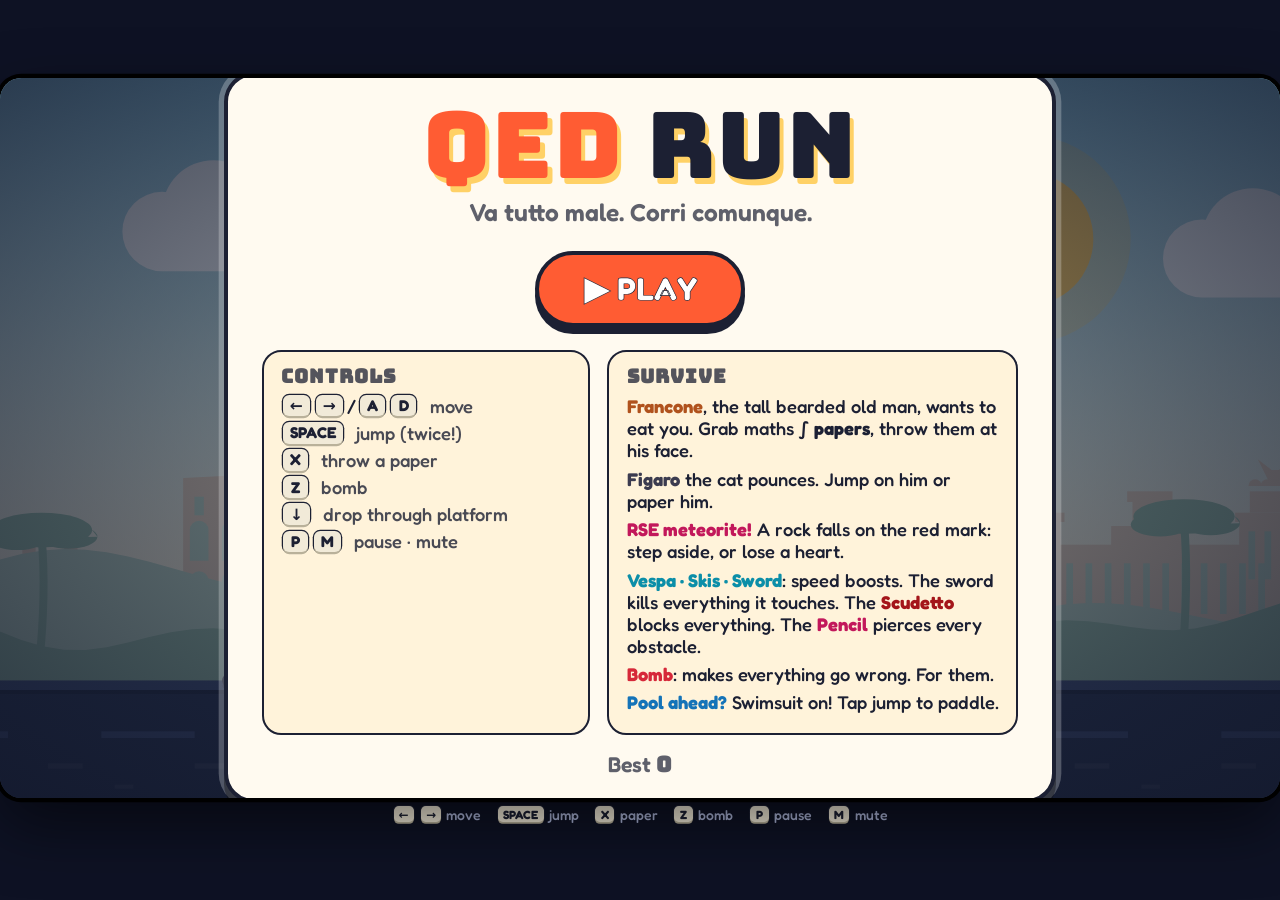
==== commit 4f655ced: "Merge branch 'master' of https://github.com/gabab52/GAME_21" ====
--- a/index.html
+++ b/index.html
@@ -49,9 +49,9 @@
           <button data-key="right" aria-label="Right">▶</button>
         </div>
         <div class="pad pad-r">
-          <button data-key="bomb" class="small" aria-label="Bomb">💣</button>
-          <button data-key="throw" class="small" aria-label="Throw paper">📄</button>
-          <button data-key="jump" class="big" aria-label="Jump">JUMP</button>
+          <button data-key="bomb" class="small" aria-label="Bomb"><svg viewBox="0 0 32 32" aria-hidden="true"><path d="m20 10 3-3 3 3-3 3M24 7c0-4 4-5 5-3M27 2l2 2M28 7h3"/><circle cx="14" cy="20" r="10"/><path d="M8 19a6 6 0 0 1 5-5"/></svg></button>
+          <button data-key="throw" class="small" aria-label="Throw paper"><svg viewBox="0 0 32 32" aria-hidden="true"><path d="M8 3h12l6 6v20H8zM20 3v7h6M13 15h8M13 20h8M13 25h5"/></svg></button>
+          <button data-key="jump" class="big" aria-label="Jump"><svg viewBox="0 0 32 32" aria-hidden="true"><path d="m7 14 9-9 9 9M16 5v22"/></svg><span>SALTA</span></button>
         </div>
       </div>
 
@@ -84,6 +84,13 @@
                 <li><b class="c6">Pool ahead?</b> Swimsuit on! Tap jump to paddle.</li>
               </ul>
             </div>
+          </div>
+          <div class="mobile-guide">
+            <h3>Comandi touch</h3>
+            <p><b>Muoviti</b><span>Usa le frecce a sinistra.</span></p>
+            <p><b>Salta</b><span>Tocca SALTA. Di nuovo in aria per il doppio salto.</span></p>
+            <p><b>Difenditi</b><span>Lancia i fogli e usa la bomba con i tasti a destra.</span></p>
+            <div class="mobile-tip">Raccogli monete e potenziamenti. Occhio a Francone e Figaro!</div>
           </div>
           <div class="best">Best <b id="bestMenu">0</b></div>
         </div>
@@ -119,7 +126,13 @@
       </div>
     </div>
 
-    <div id="rotate" class="rotate">↻ Rotate your phone for the best view</div>
+    <div id="rotate" class="rotate" role="status">
+      <div class="rotate-mark">QED <span>RUN</span></div>
+      <svg class="rotate-phone" viewBox="0 0 120 120" fill="none" aria-hidden="true"><rect x="38" y="22" width="44" height="76" rx="9"/><path d="M53 30h14M56 89h8M18 60a42 42 0 0 1 69-32m0-13v13H74M102 60a42 42 0 0 1-69 32m0 13V92h13"/></svg>
+      <strong>Ruota e corri.</strong>
+      <p>Gira lo smartphone in orizzontale<br>per giocare a tutto schermo.</p>
+      <span class="rotate-note">Più spazio al gioco. Comandi a portata di pollice.</span>
+    </div>
     <div id="controls" class="controls">
       <span><kbd>←</kbd><kbd>→</kbd> move</span>
       <span><kbd>SPACE</kbd> jump</span>
--- a/style.css
+++ b/style.css
@@ -13,12 +13,12 @@
 #app { height: 100%; display: flex; flex-direction: column; align-items: center; justify-content: center; gap: 8px; }
 
 #stage {
-  position: relative; width: 960px; height: 540px; overflow: hidden;
+  position: relative; flex: none; width: 960px; height: 540px; overflow: hidden;
   font-size: calc(var(--s) * 16px);
   border-radius: 1em; box-shadow: 0 0 0 0.2em #000, 0 1.2em 3em rgba(0,0,0,.55);
   background: #000;
 }
-#game { position: absolute; inset: 0; width: 100%; height: 100%; display: block; }
+#game { position: absolute; left: 50%; top: 50%; transform: translate(-50%, -50%); width: 100%; height: 100%; display: block; }
 
 .hidden { display: none !important; }
 
@@ -99,6 +99,7 @@
 }
 @keyframes panelIn { from { transform: scale(.85) translateY(1.5em); opacity: 0; } }
 .menu-panel { width: 39em; }
+.mobile-guide { display: none; }
 .small-panel { width: 24em; padding: 1.4em 1.6em; }
 .title { font-family: 'Bungee', Impact, sans-serif; font-size: 4.3em; line-height: 1; letter-spacing: .02em; text-shadow: .045em .06em 0 var(--accent2); }
 .title span { color: var(--accent); }
@@ -147,7 +148,103 @@
 .touch button.small { width: 3.4em; height: 3.4em; font-size: 1.2em; }
 .touch button.down { background: rgba(255,255,255,.55); transform: scale(.93); }
 
-.rotate { display: none; color: #ffd166; font-weight: 600; font-size: 15px; }
-@media (orientation: portrait) { body.touch-on .rotate { display: block; } }
-@media (max-width: 700px) { .menu-panel { width: 42em; } }
+.touch button svg { width: 1.5em; height: 1.5em; fill: none; stroke: currentColor; stroke-width: 2.4; stroke-linecap: round; stroke-linejoin: round; pointer-events: none; }
+.touch button.big { display: flex; flex-direction: column; align-items: center; justify-content: center; gap: .15em; margin: 0; }
+.touch button.big svg { width: 1.8em; height: 1.8em; }
+
+/* A phone is a handheld console: full viewport, readable UI, thumbs at the edges. */
+body.touch-on #app { position: fixed; inset: 0; }
+body.touch-on #stage {
+  border-radius: 0; box-shadow: none;
+  background: radial-gradient(ellipse at 50% 30%, #242d48, #101629 75%);
+  --safe-top: max(8px, env(safe-area-inset-top));
+  --safe-right: max(12px, env(safe-area-inset-right));
+  --safe-bottom: max(10px, env(safe-area-inset-bottom));
+  --safe-left: max(12px, env(safe-area-inset-left));
+}
+body.touch-on .screen { padding: var(--safe-top) var(--safe-right) var(--safe-bottom) var(--safe-left); }
+body.touch-on .menu-panel {
+  display: grid; grid-template-columns: .95fr 1.05fr; align-items: center; align-content: center;
+  column-gap: 28px; row-gap: 4px; width: min(780px, 100%); max-height: 100%;
+  padding: clamp(14px, 4vh, 24px); border-width: 3px; border-radius: 22px; font-size: 16px;
+  overflow-y: auto; touch-action: pan-y;
+}
+body.touch-on .menu-panel .title { grid-column: 1; grid-row: 1; font-size: clamp(34px, 6.5vw, 56px); white-space: nowrap; }
+body.touch-on .tagline { grid-column: 1; grid-row: 2; font-size: 14px; margin: 4px 0 12px; }
+body.touch-on #playBtn { grid-column: 1; grid-row: 3; justify-self: center; min-width: 170px; min-height: 50px; margin: 4px; font-size: 22px; }
+body.touch-on .menu-panel .best { grid-column: 1; grid-row: 4; margin: 12px 0 0; font-size: 13px; }
+body.touch-on .menu-panel .grid { display: none; }
+body.touch-on .mobile-guide {
+  display: block; grid-column: 2; grid-row: 1 / 5; text-align: left;
+  padding: 4px 0 4px 24px; border-left: 2px solid #e5dbc8;
+}
+.mobile-guide h3 { margin: 0 0 12px; font-family: 'Bungee', Impact, sans-serif; font-size: 16px; }
+.mobile-guide p { display: grid; grid-template-columns: 65px 1fr; gap: 8px; margin: 10px 0; font-size: 14px; line-height: 1.3; }
+.mobile-guide p b { color: #b63c1e; }
+.mobile-tip { margin-top: 14px; font-size: 13px; line-height: 1.35; opacity: .7; }
+
+body.touch-on #hud { font-size: 14px; }
+body.touch-on .hud-left { left: var(--safe-left); top: var(--safe-top); flex-direction: row; align-items: flex-start; gap: 8px; }
+body.touch-on .score-block { display: grid; grid-template-columns: auto auto; align-items: center; column-gap: 10px; min-width: 0; padding: 5px 10px; border-width: 2px; border-radius: 12px; }
+body.touch-on .score { font-size: 22px; }
+body.touch-on .dist { grid-column: 1; font-size: 11px; }
+body.touch-on .hearts { grid-column: 2; grid-row: 1 / 3; height: 20px; margin: 0; gap: 1px; }
+body.touch-on .hearts canvas { width: 20px; height: 20px; }
+body.touch-on .chips { gap: 4px; }
+body.touch-on .chip { padding: 4px 7px 4px 3px; font-size: 13px; border-width: 2px; border-radius: 12px; }
+body.touch-on .chip canvas { width: 22px; height: 22px; }
+body.touch-on .chip kbd { display: none; }
+body.touch-on .hud-right { right: var(--safe-right); top: var(--safe-top); gap: 8px; }
+body.touch-on .round { width: 44px; height: 44px; font-size: 18px; border-width: 2px; }
+body.touch-on .power { top: calc(var(--safe-top) + 57px); padding: 3px 10px 3px 4px; font-size: 11px; border-width: 2px; }
+body.touch-on .power canvas { width: 25px; height: 25px; }
+body.touch-on .power-txt { min-width: 82px; }
+body.touch-on .banner { font-size: clamp(20px, 4vw, 34px); }
+
+body.touch-on .pad { bottom: var(--safe-bottom); gap: 10px; }
+body.touch-on .pad-l { left: var(--safe-left); }
+body.touch-on .pad-r { right: var(--safe-right); }
+body.touch-on .touch button {
+  display: grid; place-items: center; width: clamp(52px, 16vh, 68px); height: clamp(52px, 16vh, 68px);
+  padding: 0; border-width: 2px; font-size: 20px; background: rgba(20,24,48,.65);
+  box-shadow: 0 3px 0 rgba(0,0,0,.25);
+}
+body.touch-on .touch button.small { width: clamp(48px, 14vh, 58px); height: clamp(48px, 14vh, 58px); font-size: 19px; }
+body.touch-on .touch button.big {
+  display: flex; width: clamp(66px, 20vh, 84px); height: clamp(66px, 20vh, 84px);
+  background: rgba(224,73,34,.9); font-size: 12px; border-color: #fff3da;
+}
+body.touch-on .touch button.down { background: rgba(255,250,240,.7); color: var(--ink); transform: scale(.93); }
+body.touch-on .small-panel { width: min(500px, 100%); max-height: 100%; overflow-y: auto; touch-action: pan-y; padding: 14px 20px; border-width: 3px; border-radius: 20px; font-size: 14px; }
+body.touch-on .small-panel .big { font-size: 30px; margin-bottom: 8px; }
+body.touch-on .small-panel .btn { min-height: 44px; padding: 8px 20px; font-size: 16px; margin: 4px; }
+body.touch-on .small-panel .btn.primary { font-size: 19px; }
+body.touch-on .small-panel .hint { display: none; }
+body.touch-on .stats { grid-template-columns: repeat(4, 1fr); gap: 6px; margin: 8px 0; }
+body.touch-on .stats div { padding: 5px 4px; }
+body.touch-on .stats b { font-size: 17px; }
+body.touch-on .quip { margin: 0 0 6px; font-size: 13px; }
+body.touch-on .newbest { margin-bottom: 2px; font-size: 12px; }
+
+.rotate { display: none; }
+@media (orientation: portrait) {
+  body.touch-on .rotate {
+    position: fixed; inset: 0; z-index: 10; display: flex; flex-direction: column; align-items: center; justify-content: center;
+    gap: 18px; padding: max(28px, env(safe-area-inset-top)) 24px max(28px, env(safe-area-inset-bottom)); text-align: center;
+    background: radial-gradient(ellipse at 50% 45%, #29324b, #101629 75%); color: var(--paper);
+  }
+  .rotate-mark { font-family: 'Bungee', Impact, sans-serif; color: #ff825d; font-size: clamp(30px, 9vw, 44px); letter-spacing: .03em; }
+  .rotate-mark span { color: var(--paper); }
+  .rotate-phone { width: clamp(90px, 27vw, 140px); height: auto; margin: 12px 0; stroke: var(--accent2); stroke-width: 3; stroke-linecap: round; stroke-linejoin: round; }
+  .rotate strong { font-family: 'Bungee', Impact, sans-serif; font-size: clamp(23px, 6.5vw, 32px); }
+  .rotate p { margin: 0; color: #d1d6e4; font-size: 17px; line-height: 1.5; }
+  .rotate-note { max-width: 260px; margin-top: 18px; color: #a1abc3; font-size: 13px; line-height: 1.5; }
+}
+@media (orientation: landscape) and (max-height: 360px) {
+  body.touch-on .menu-panel { padding: 12px 20px; column-gap: 20px; }
+  body.touch-on .mobile-tip { display: none; }
+  body.touch-on .mobile-guide p { margin: 8px 0; }
+  body.touch-on .tagline { margin-bottom: 6px; }
+  body.touch-on .menu-panel .best { margin-top: 8px; }
+}
 @media (prefers-reduced-motion: reduce) { .btn.primary, .newbest { animation: none; } }
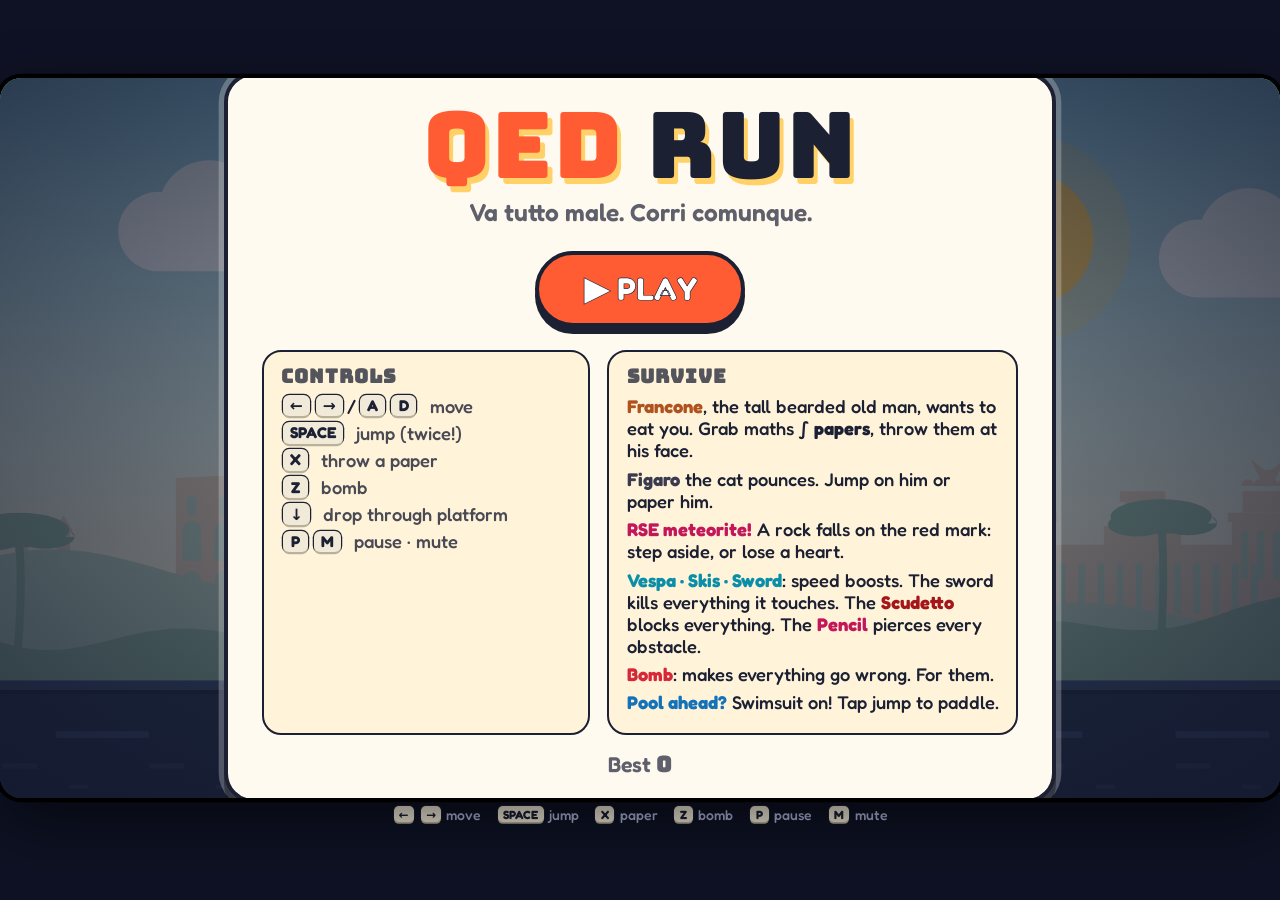
==== commit 2b3c13e0: "fix del rimanere indietro" ====
--- a/index.html
+++ b/index.html
@@ -47,11 +47,8 @@
         <div class="pad pad-l">
           <button data-key="left" aria-label="Left">◀</button>
           <button data-key="right" aria-label="Right">▶</button>
-        </div>
-        <div class="pad pad-r">
+          <button data-key="throw" class="small act" aria-label="Throw paper"><svg viewBox="0 0 32 32" aria-hidden="true"><path d="M8 3h12l6 6v20H8zM20 3v7h6M13 15h8M13 20h8M13 25h5"/></svg></button>
           <button data-key="bomb" class="small" aria-label="Bomb"><svg viewBox="0 0 32 32" aria-hidden="true"><path d="m20 10 3-3 3 3-3 3M24 7c0-4 4-5 5-3M27 2l2 2M28 7h3"/><circle cx="14" cy="20" r="10"/><path d="M8 19a6 6 0 0 1 5-5"/></svg></button>
-          <button data-key="throw" class="small" aria-label="Throw paper"><svg viewBox="0 0 32 32" aria-hidden="true"><path d="M8 3h12l6 6v20H8zM20 3v7h6M13 15h8M13 20h8M13 25h5"/></svg></button>
-          <button data-key="jump" class="big" aria-label="Jump"><svg viewBox="0 0 32 32" aria-hidden="true"><path d="m7 14 9-9 9 9M16 5v22"/></svg><span>SALTA</span></button>
         </div>
       </div>
 
@@ -88,8 +85,8 @@
           <div class="mobile-guide">
             <h3>Comandi touch</h3>
             <p><b>Muoviti</b><span>Usa le frecce a sinistra.</span></p>
-            <p><b>Salta</b><span>Tocca SALTA. Di nuovo in aria per il doppio salto.</span></p>
-            <p><b>Difenditi</b><span>Lancia i fogli e usa la bomba con i tasti a destra.</span></p>
+            <p><b>Salta</b><span>Tocca un punto qualsiasi dello schermo. Tocca di nuovo in aria per il doppio salto.</span></p>
+            <p><b>Difenditi</b><span>Lancia i fogli e usa la bomba con i tasti a sinistra.</span></p>
             <div class="mobile-tip">Raccogli monete e potenziamenti. Occhio a Francone e Figaro!</div>
           </div>
           <div class="best">Best <b id="bestMenu">0</b></div>
--- a/style.css
+++ b/style.css
@@ -139,7 +139,7 @@
 body.touch-on #app { gap: 0; }
 body.hud-off .touch { display: none; }
 .pad { position: absolute; bottom: .9em; display: flex; gap: .7em; align-items: flex-end; pointer-events: auto; }
-.pad-l { left: 1em; } .pad-r { right: 1em; }
+.pad-l { left: 1em; }
 .touch button {
   width: 4.3em; height: 4.3em; border-radius: 50%; border: .17em solid rgba(255,255,255,.85); background: rgba(20,24,48,.45);
   color: #fff; font: 700 1.25em 'Fredoka', sans-serif; touch-action: none; backdrop-filter: blur(2px);
@@ -203,7 +203,8 @@
 
 body.touch-on .pad { bottom: var(--safe-bottom); gap: 10px; }
 body.touch-on .pad-l { left: var(--safe-left); }
-body.touch-on .pad-r { right: var(--safe-right); }
+/* left thumb: arrows, then paper and bomb (a little gap between the two groups). Jump = tap anywhere else. */
+body.touch-on .pad .act { margin-left: 14px; }
 body.touch-on .touch button {
   display: grid; place-items: center; width: clamp(52px, 16vh, 68px); height: clamp(52px, 16vh, 68px);
   padding: 0; border-width: 2px; font-size: 20px; background: rgba(20,24,48,.65);
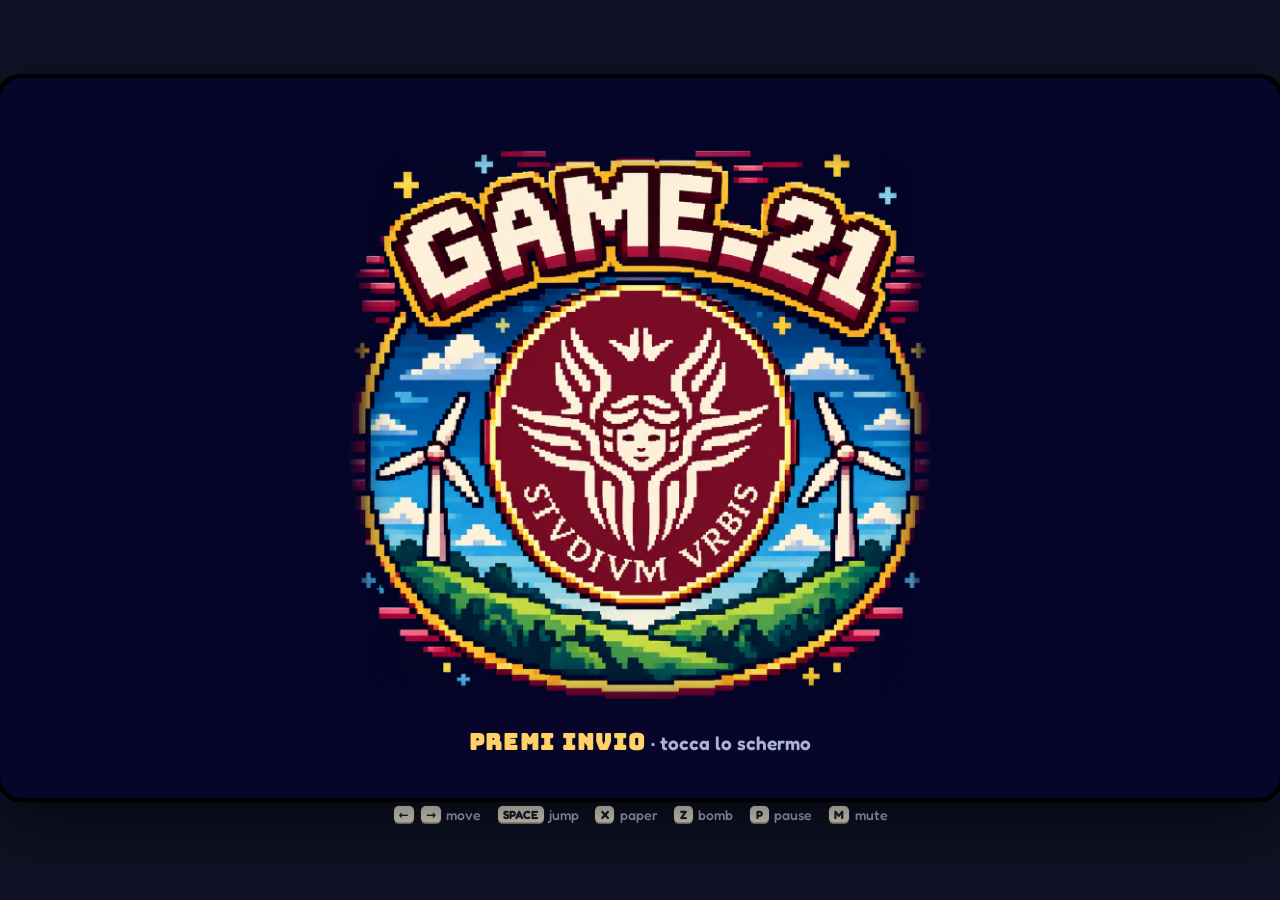
==== commit bb58e8ce: "aggiunta sensei" ====
--- a/index.html
+++ b/index.html
@@ -3,7 +3,8 @@
 <head>
   <meta charset="utf-8">
   <meta name="viewport" content="width=device-width, initial-scale=1, maximum-scale=1, user-scalable=no, viewport-fit=cover">
-  <title>QED RUN</title>
+  <title>GAME_21</title>
+  <link rel="icon" href="logo.png" type="image/png">
   <link rel="preconnect" href="https://fonts.googleapis.com">
   <link rel="preconnect" href="https://fonts.gstatic.com" crossorigin>
   <link href="https://fonts.googleapis.com/css2?family=Bungee&family=Fredoka:wght@500;600;700&display=swap" rel="stylesheet">
@@ -52,17 +53,40 @@
         </div>
       </div>
 
-      <!-- ============ Start screen ============ -->
-      <div id="menu" class="screen">
+      <!-- ============ Title screen (logo) ============ -->
+      <div id="title" class="screen title-screen">
+        <div class="logo-wrap">
+          <img id="logo" class="logo" src="logo.png" alt="GAME_21" draggable="false">
+          <div class="logo-fallback title"><span>GAME</span>_21</div>
+        </div>
+        <div class="press"><b>PREMI INVIO</b><span class="kb"> · </span><span>tocca lo schermo</span></div>
+      </div>
+
+      <!-- ============ Character select ============ -->
+      <div id="menu" class="screen hidden">
         <div class="panel menu-panel">
-          <div class="title"><span>QED</span> RUN</div>
-          <div class="tagline">Va tutto male. Corri comunque.</div>
-          <button id="playBtn" class="btn primary">▶ PLAY</button>
-          <div class="grid">
+          <div class="picker">
+            <div class="title"><span>GAME</span>_21</div>
+            <div class="pick-label">SCEGLI IL PERSONAGGIO</div>
+            <div class="pick-row">
+              <button id="prevChar" class="arrow" aria-label="Personaggio precedente">◀</button>
+              <div class="portrait" id="portrait">
+                <canvas id="portraitCv" width="360" height="360"></canvas>
+                <div class="lock hidden" id="lockOverlay"><span class="lock-ico">🔒</span><b>NON SEI ANCORA DEGNO</b></div>
+              </div>
+              <button id="nextChar" class="arrow" aria-label="Personaggio successivo">▶</button>
+            </div>
+            <div class="char-name" id="charName">TULLIO</div>
+            <div class="char-aka" id="charAka">aka Carlo · aka Maria · aka Capitano</div>
+            <div class="dots" id="charDots"></div>
+            <button id="playBtn" class="btn primary">▶ PLAY</button>
+            <div class="best">Best <b id="bestMenu">0</b></div>
+          </div>
+          <div class="info">
             <div class="card">
               <h3>Controls</h3>
               <ul class="keys">
-                <li><kbd>←</kbd><kbd>→</kbd> / <kbd>A</kbd><kbd>D</kbd><span>move</span></li>
+                <li><kbd>←</kbd><kbd>→</kbd> / <kbd>A</kbd><kbd>D</kbd><span>move · in the menu: change character</span></li>
                 <li><kbd>SPACE</kbd><span>jump (twice!)</span></li>
                 <li><kbd>X</kbd><span>throw a paper</span></li>
                 <li><kbd>Z</kbd><span>bomb</span></li>
@@ -72,14 +96,7 @@
             </div>
             <div class="card">
               <h3>Survive</h3>
-              <ul class="tips">
-                <li><b class="c1">Francone</b>, the tall bearded old man, wants to eat you. Grab maths <b>∫ papers</b>, throw them at his face.</li>
-                <li><b class="c2">Figaro</b> the cat pounces. Jump on him or paper him.</li>
-                <li><b class="c7">RSE meteorite!</b> A rock falls on the red mark: step aside, or lose a heart.</li>
-                <li><b class="c3">Vespa · Skis · Sword</b>: speed boosts. The sword kills everything it touches. The <b class="c5">Scudetto</b> blocks everything. The <b class="c7">Pencil</b> pierces every obstacle.</li>
-                <li><b class="c4">Bomb</b>: makes everything go wrong. For them.</li>
-                <li><b class="c6">Pool ahead?</b> Swimsuit on! Tap jump to paddle.</li>
-              </ul>
+              <ul class="tips" id="tipsList"></ul>
             </div>
           </div>
           <div class="mobile-guide">
@@ -87,9 +104,8 @@
             <p><b>Muoviti</b><span>Usa le frecce a sinistra.</span></p>
             <p><b>Salta</b><span>Tocca un punto qualsiasi dello schermo. Tocca di nuovo in aria per il doppio salto.</span></p>
             <p><b>Difenditi</b><span>Lancia i fogli e usa la bomba con i tasti a sinistra.</span></p>
-            <div class="mobile-tip">Raccogli monete e potenziamenti. Occhio a Francone e Figaro!</div>
+            <div class="mobile-tip" id="mobileTip">Raccogli monete e potenziamenti. Occhio a Francone e Figaro!</div>
           </div>
-          <div class="best">Best <b id="bestMenu">0</b></div>
         </div>
       </div>
 
@@ -110,6 +126,7 @@
           <div class="big red">GAME OVER</div>
           <div class="quip" id="quip">Va tutto male.</div>
           <div id="newBest" class="newbest hidden">★ NEW BEST ★</div>
+          <div id="unlockNote" class="newbest unlock hidden">🔓 SENSEI SBLOCCATO!</div>
           <div class="stats">
             <div><small>SCORE</small><b id="finalScore">0</b></div>
             <div><small>MONEY</small><b id="finalMoney">€0</b></div>
@@ -124,7 +141,7 @@
     </div>
 
     <div id="rotate" class="rotate" role="status">
-      <div class="rotate-mark">QED <span>RUN</span></div>
+      <div class="rotate-mark">GAME<span>_21</span></div>
       <svg class="rotate-phone" viewBox="0 0 120 120" fill="none" aria-hidden="true"><rect x="38" y="22" width="44" height="76" rx="9"/><path d="M53 30h14M56 89h8M18 60a42 42 0 0 1 69-32m0-13v13H74M102 60a42 42 0 0 1-69 32m0 13V92h13"/></svg>
       <strong>Ruota e corri.</strong>
       <p>Gira lo smartphone in orizzontale<br>per giocare a tutto schermo.</p>
@@ -148,6 +165,7 @@
   <script src="js/world.js"></script>
   <script src="js/bot.js"></script>
   <script src="js/art.js"></script>
+  <script src="js/art_sensei.js"></script>
   <script src="js/fx.js"></script>
   <script src="js/renderer.js"></script>
   <script src="js/main.js"></script>
--- a/style.css
+++ b/style.css
@@ -63,8 +63,8 @@
   box-shadow: 0 .25em 0 rgba(0,0,0,.25);
 }
 .power canvas { width: 2.5em; height: 2.5em; }
-.power-txt { display: flex; flex-direction: column; gap: .2em; min-width: 9em; }
-.power-txt span { font-family: 'Bungee', Impact, sans-serif; font-size: 1.05em; letter-spacing: .05em; }
+.power-txt { display: flex; flex-direction: column; gap: .2em; min-width: 9em; max-width: 17em; }
+.power-txt span { font-family: 'Bungee', Impact, sans-serif; font-size: 1.05em; letter-spacing: .05em; white-space: nowrap; }
 .bar { height: .7em; background: rgba(0,0,0,.18); border-radius: 1em; overflow: hidden; border: .1em solid var(--ink); }
 .bar i { display: block; height: 100%; width: 100%; background: var(--accent); transform-origin: left; }
 .power.low { animation: blink .35s steps(2) infinite; }
@@ -98,7 +98,10 @@
   animation: panelIn .45s cubic-bezier(.2,1.4,.4,1);
 }
 @keyframes panelIn { from { transform: scale(.85) translateY(1.5em); opacity: 0; } }
-.menu-panel { width: 39em; }
+.menu-panel {
+  width: 50em; display: grid; grid-template-columns: 17.5em 1fr; column-gap: 1.6em; align-items: center; text-align: left;
+  padding: 1em 1.5em 1em;
+}
 .mobile-guide { display: none; }
 .small-panel { width: 24em; padding: 1.4em 1.6em; }
 .title { font-family: 'Bungee', Impact, sans-serif; font-size: 4.3em; line-height: 1; letter-spacing: .02em; text-shadow: .045em .06em 0 var(--accent2); }
@@ -113,15 +116,71 @@
 .btn:active { transform: translateY(.18em); box-shadow: 0 .04em 0 var(--ink); }
 .btn.primary { background: var(--accent); color: #fff; font-size: 1.5em; -webkit-text-stroke: .02em var(--ink); animation: throb 1.3s ease-in-out infinite; }
 @keyframes throb { 50% { transform: scale(1.05); } }
-.grid { display: grid; grid-template-columns: 1fr 1.25fr; gap: .8em; margin-top: .8em; text-align: left; }
+.info { display: flex; flex-direction: column; gap: .7em; text-align: left; }
 .card { background: #fff3da; border: .13em solid var(--ink); border-radius: .9em; padding: .5em .8em .6em; }
 .card h3 { margin: 0 0 .3em; font-family: 'Bungee', Impact, sans-serif; font-size: .9em; letter-spacing: .06em; opacity: .75; }
 .keys, .tips { list-style: none; margin: 0; padding: 0; font-size: .86em; font-weight: 500; }
 .keys li { display: flex; align-items: center; gap: .15em; margin: .28em 0; }
 .keys li span { margin-left: .5em; opacity: .8; }
 .tips li { margin: .35em 0; line-height: 1.2; }
-.c1 { color: #b0521d; } .c2 { color: #3b3b4f; } .c3 { color: #0b8ea8; } .c4 { color: #d62839; } .c5 { color: #a4161a; } .c6 { color: #1473b8; } .c7 { color: #c2185b; }
-.best { margin-top: .7em; font-weight: 600; opacity: .7; } .best b { font-family: 'Bungee', Impact, sans-serif; }
+.c1 { color: #b0521d; } .c2 { color: #3b3b4f; } .c3 { color: #0b8ea8; } .c4 { color: #d62839; } .c5 { color: #a4161a; } .c6 { color: #1473b8; } .c7 { color: #c2185b; } .c8 { color: #1d4e9e; }
+.best { margin-top: .5em; font-weight: 600; opacity: .7; } .best b { font-family: 'Bungee', Impact, sans-serif; }
+
+/* ---------- title screen (the logo) ---------- */
+.title-screen { flex-direction: column; gap: .2em; background: #07062a; cursor: pointer; }
+.logo-wrap { position: relative; height: 84%; aspect-ratio: 1; animation: floaty 3.6s ease-in-out infinite; }
+.logo {
+  display: block; width: 100%; height: 100%; object-fit: contain; pointer-events: none; -webkit-user-drag: none;
+  -webkit-mask-image: linear-gradient(to right, transparent, #000 5%, #000 95%, transparent), linear-gradient(to bottom, transparent, #000 5%, #000 95%, transparent);
+  -webkit-mask-composite: source-in;
+  mask-image: linear-gradient(to right, transparent, #000 5%, #000 95%, transparent), linear-gradient(to bottom, transparent, #000 5%, #000 95%, transparent);
+  mask-composite: intersect;
+}
+.logo-wrap::after { content: ''; position: absolute; inset: 0; pointer-events: none; box-shadow: inset 0 0 1.4em 1.1em #07062a; } /* melts the image's square edge into the screen */
+.logo-fallback { display: none; position: absolute; inset: 0; align-items: center; justify-content: center; color: #fff; }
+.title-screen.no-logo .logo, .title-screen.no-logo .logo-wrap::after { display: none; }
+.title-screen.no-logo .logo-fallback { display: flex; font-size: 5.5em; }
+.press { font-family: 'Bungee', Impact, sans-serif; font-size: 1.05em; letter-spacing: .06em; color: #ffd166; text-shadow: 0 .12em 0 #07062a; animation: blink 1.1s steps(2) infinite; text-align: center; }
+.press span { color: #aab3d6; font-family: 'Fredoka', system-ui, sans-serif; font-weight: 600; font-size: .85em; letter-spacing: 0; }
+body.touch-on .press .kb, body.touch-on .press b { display: none; }
+body.touch-on .press span { color: #ffd166; font-family: 'Bungee', Impact, sans-serif; font-size: 1em; letter-spacing: .06em; text-transform: uppercase; }
+@keyframes floaty { 50% { transform: translateY(-.35em); } }
+
+/* ---------- character select ---------- */
+.picker { display: flex; flex-direction: column; align-items: center; text-align: center; }
+.picker .title { font-size: 2.3em; text-shadow: .05em .06em 0 var(--accent2); }
+.pick-label { font-family: 'Bungee', Impact, sans-serif; font-size: .74em; letter-spacing: .1em; opacity: .6; margin: .5em 0 .45em; }
+.pick-row { display: flex; align-items: center; gap: .45em; }
+.arrow {
+  flex: none; width: 2.3em; height: 2.3em; border-radius: 50%; border: .15em solid var(--ink); background: #fff; color: var(--ink);
+  font: 700 1em/1 'Fredoka', sans-serif; cursor: pointer; box-shadow: 0 .2em 0 var(--ink); transition: transform .08s;
+}
+.arrow:hover { transform: translateY(-.08em); }
+.arrow:active { transform: translateY(.16em); box-shadow: 0 .04em 0 var(--ink); }
+.portrait {
+  position: relative; width: 10.4em; height: 10.4em; border: .18em solid var(--ink); border-radius: 1em; overflow: hidden;
+  background: linear-gradient(#8fd0ea, #fff0d2 66%, #2b3a58 66%); box-shadow: inset 0 0 0 .12em rgba(255,255,255,.35);
+}
+.portrait canvas { display: block; width: 100%; height: 100%; }
+.portrait.slide-r canvas { animation: slideR .28s ease-out; } .portrait.slide-l canvas { animation: slideL .28s ease-out; }
+@keyframes slideR { from { transform: translateX(45%); opacity: 0; } }
+@keyframes slideL { from { transform: translateX(-45%); opacity: 0; } }
+.portrait .lock {
+  position: absolute; inset: 0; display: flex; flex-direction: column; align-items: center; justify-content: flex-end; gap: .25em; padding-bottom: .55em;
+  background: linear-gradient(transparent 40%, rgba(10,12,30,.82));
+}
+.lock-ico { font-size: 2.3em; line-height: 1; filter: drop-shadow(0 .06em 0 rgba(0,0,0,.5)); }
+.lock b { font-family: 'Bungee', Impact, sans-serif; font-size: .78em; letter-spacing: .04em; color: #fff; background: #d62839; border: .14em solid var(--ink); border-radius: .6em; padding: .15em .6em; transform: rotate(-3deg); }
+.char-name { font-family: 'Bungee', Impact, sans-serif; font-size: 1.75em; line-height: 1.05; margin-top: .3em; }
+.char-aka { font-size: .86em; font-weight: 600; opacity: .72; min-height: 1.3em; max-width: 17em; }
+.dots { display: flex; gap: .45em; justify-content: center; margin: .4em 0 .35em; }
+.dots i { width: .72em; height: .72em; border-radius: 50%; border: .12em solid var(--ink); background: #fff; }
+.dots i.on { background: var(--accent); }
+.dots i.lk { opacity: .5; }
+.btn.locked { background: #9aa0b8; color: #eef0f8; animation: none; cursor: not-allowed; }
+.btn.shake, .portrait.shake { animation: shake .4s; }
+@keyframes shake { 20% { transform: translateX(-.35em); } 40% { transform: translateX(.35em); } 60% { transform: translateX(-.25em); } 80% { transform: translateX(.2em); } }
+.newbest.unlock { background: #9be8aa; }
 .big { font-family: 'Bungee', Impact, sans-serif; font-size: 2.6em; line-height: 1.1; margin-bottom: .3em; }
 .big.red { color: var(--accent); text-shadow: .05em .06em 0 var(--ink); }
 .quip { font-style: italic; opacity: .7; margin: -.2em 0 .6em; font-weight: 500; }
@@ -164,18 +223,24 @@
 }
 body.touch-on .screen { padding: var(--safe-top) var(--safe-right) var(--safe-bottom) var(--safe-left); }
 body.touch-on .menu-panel {
-  display: grid; grid-template-columns: .95fr 1.05fr; align-items: center; align-content: center;
-  column-gap: 28px; row-gap: 4px; width: min(780px, 100%); max-height: 100%;
-  padding: clamp(14px, 4vh, 24px); border-width: 3px; border-radius: 22px; font-size: 16px;
+  grid-template-columns: .95fr 1.05fr; column-gap: 22px; width: min(780px, 100%); max-height: 100%;
+  padding: clamp(10px, 3vh, 20px) clamp(14px, 3vw, 24px); border-width: 3px; border-radius: 22px; font-size: 16px;
   overflow-y: auto; touch-action: pan-y;
 }
-body.touch-on .menu-panel .title { grid-column: 1; grid-row: 1; font-size: clamp(34px, 6.5vw, 56px); white-space: nowrap; }
-body.touch-on .tagline { grid-column: 1; grid-row: 2; font-size: 14px; margin: 4px 0 12px; }
-body.touch-on #playBtn { grid-column: 1; grid-row: 3; justify-self: center; min-width: 170px; min-height: 50px; margin: 4px; font-size: 22px; }
-body.touch-on .menu-panel .best { grid-column: 1; grid-row: 4; margin: 12px 0 0; font-size: 13px; }
-body.touch-on .menu-panel .grid { display: none; }
+body.touch-on .picker .title { font-size: clamp(22px, 4.6vw, 34px); white-space: nowrap; margin-bottom: 4px; }
+body.touch-on .pick-label { font-size: 11px; margin: 2px 0 5px; }
+body.touch-on .portrait { width: clamp(96px, 31vh, 150px); height: clamp(96px, 31vh, 150px); border-width: 3px; }
+body.touch-on .arrow { width: 44px; height: 44px; border-width: 2px; font-size: 16px; }
+body.touch-on .char-name { font-size: 20px; margin-top: 4px; }
+body.touch-on .char-aka { font-size: 11px; min-height: 0; }
+body.touch-on .lock b { font-size: 10px; }
+body.touch-on .lock-ico { font-size: 26px; }
+body.touch-on .dots { margin: 4px 0 2px; }
+body.touch-on #playBtn { min-width: 150px; min-height: 46px; margin: 2px; font-size: 20px; }
+body.touch-on .menu-panel .best { margin: 4px 0 0; font-size: 12px; }
+body.touch-on .menu-panel .info { display: none; }
 body.touch-on .mobile-guide {
-  display: block; grid-column: 2; grid-row: 1 / 5; text-align: left;
+  display: block; text-align: left;
   padding: 4px 0 4px 24px; border-left: 2px solid #e5dbc8;
 }
 .mobile-guide h3 { margin: 0 0 12px; font-family: 'Bungee', Impact, sans-serif; font-size: 16px; }
@@ -242,10 +307,11 @@
   .rotate-note { max-width: 260px; margin-top: 18px; color: #a1abc3; font-size: 13px; line-height: 1.5; }
 }
 @media (orientation: landscape) and (max-height: 360px) {
-  body.touch-on .menu-panel { padding: 12px 20px; column-gap: 20px; }
+  body.touch-on .menu-panel { padding: 8px 18px; column-gap: 18px; }
   body.touch-on .mobile-tip { display: none; }
   body.touch-on .mobile-guide p { margin: 8px 0; }
-  body.touch-on .tagline { margin-bottom: 6px; }
-  body.touch-on .menu-panel .best { margin-top: 8px; }
+  body.touch-on .pick-label { display: none; }
+  body.touch-on .portrait { width: clamp(86px, 28vh, 110px); height: clamp(86px, 28vh, 110px); }
+  body.touch-on .menu-panel .best { margin-top: 2px; }
 }
 @media (prefers-reduced-motion: reduce) { .btn.primary, .newbest { animation: none; } }
